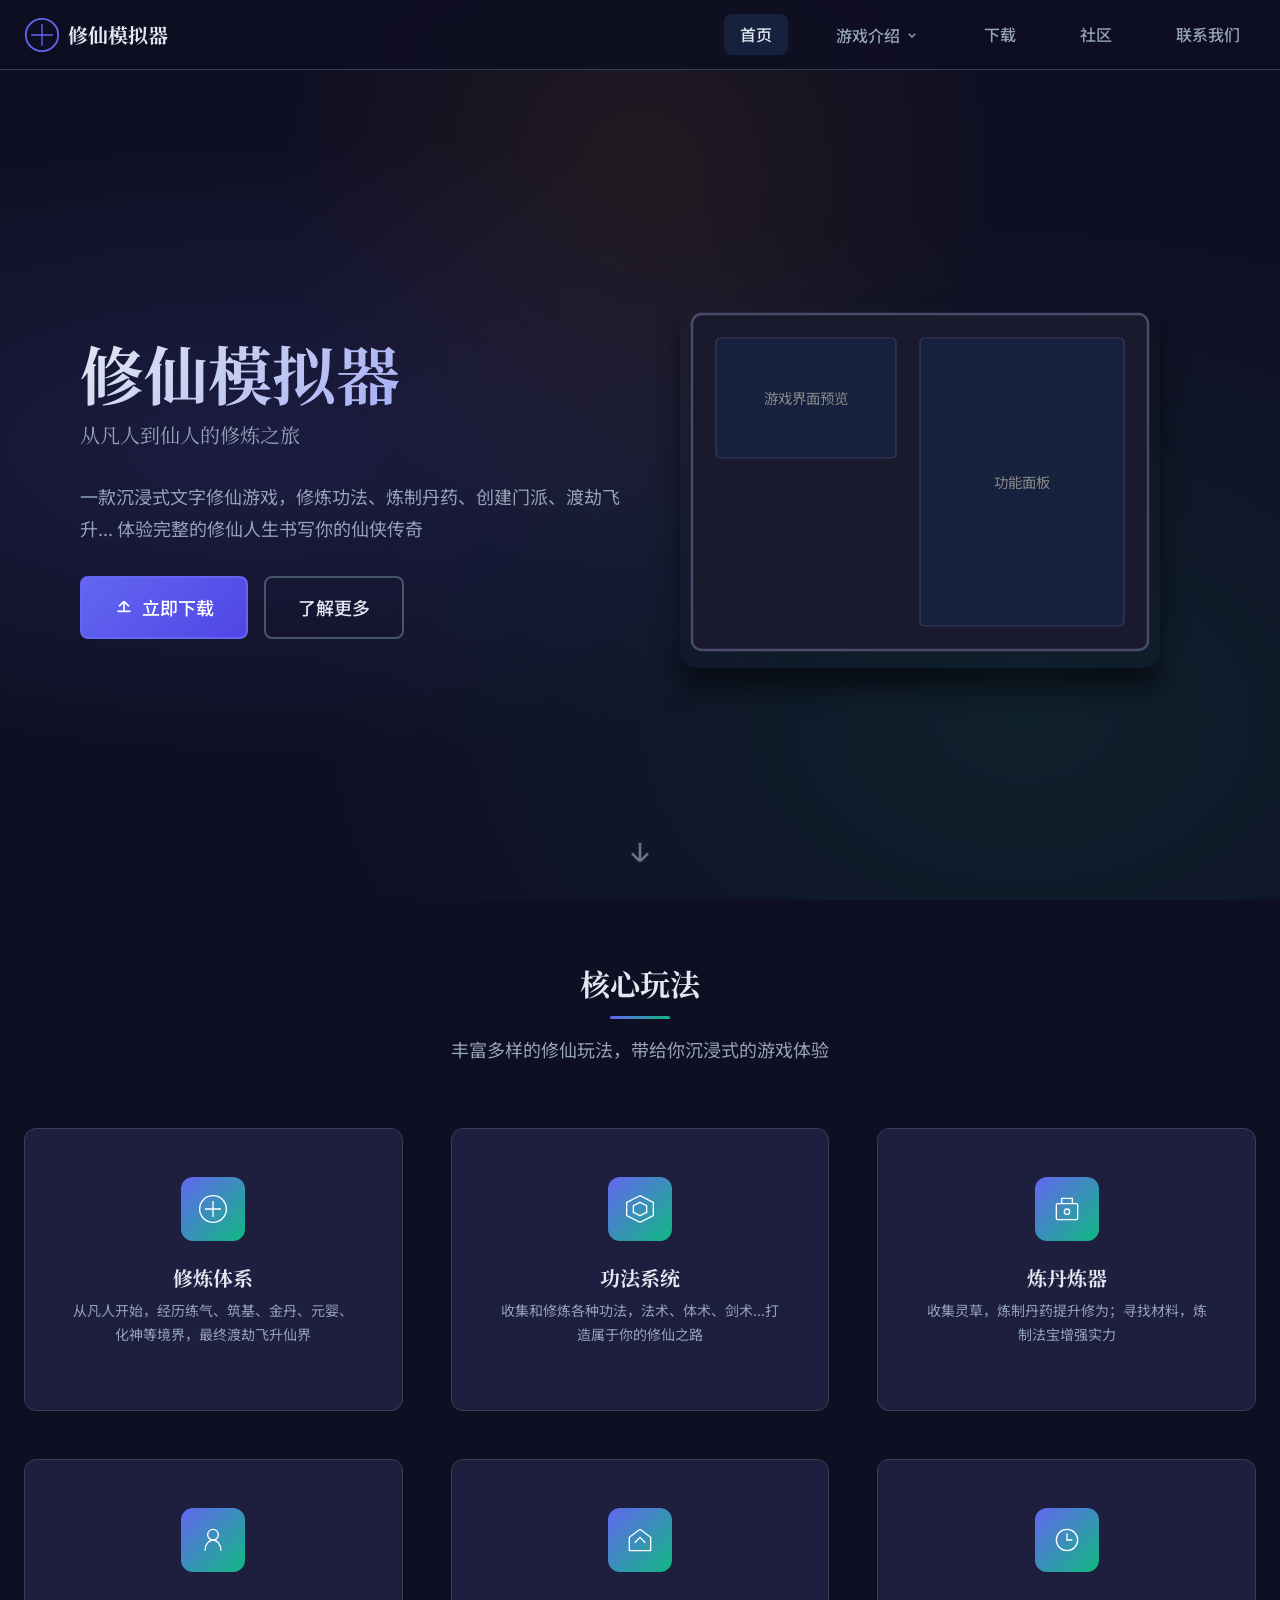
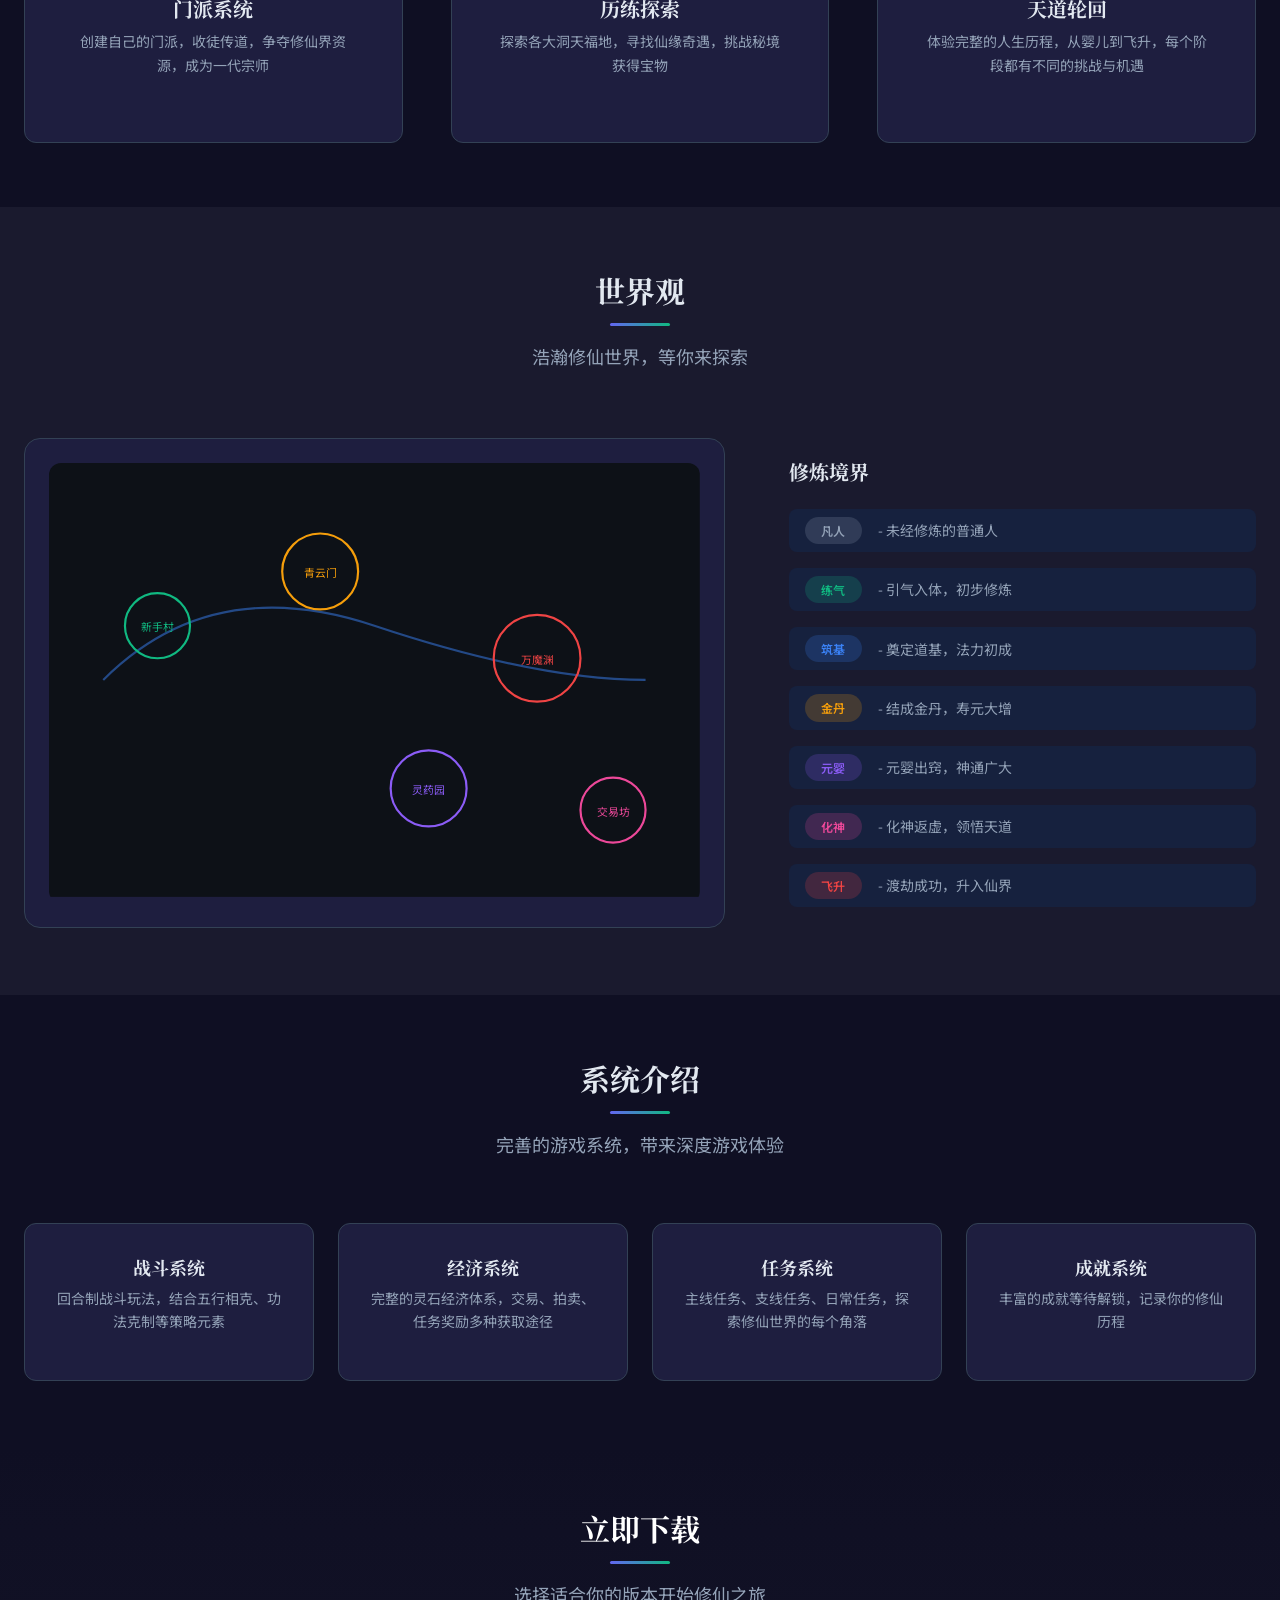
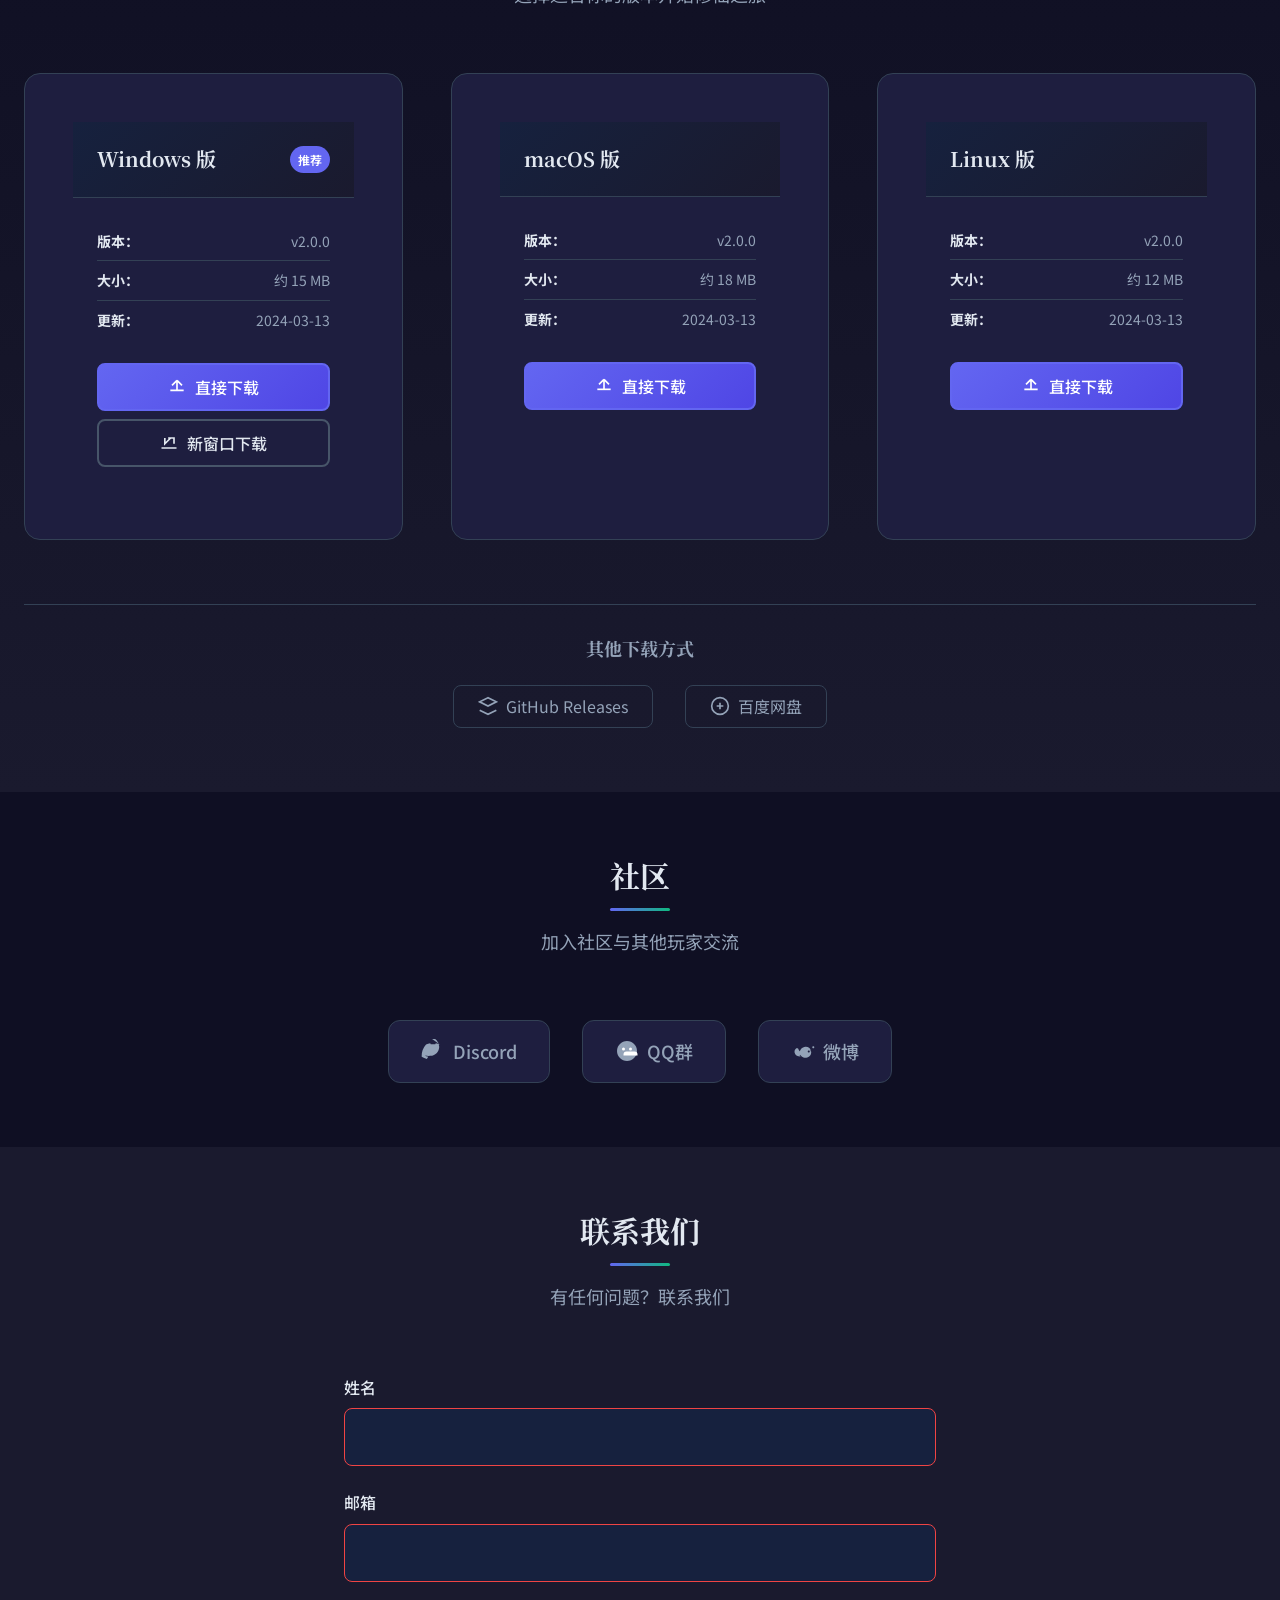
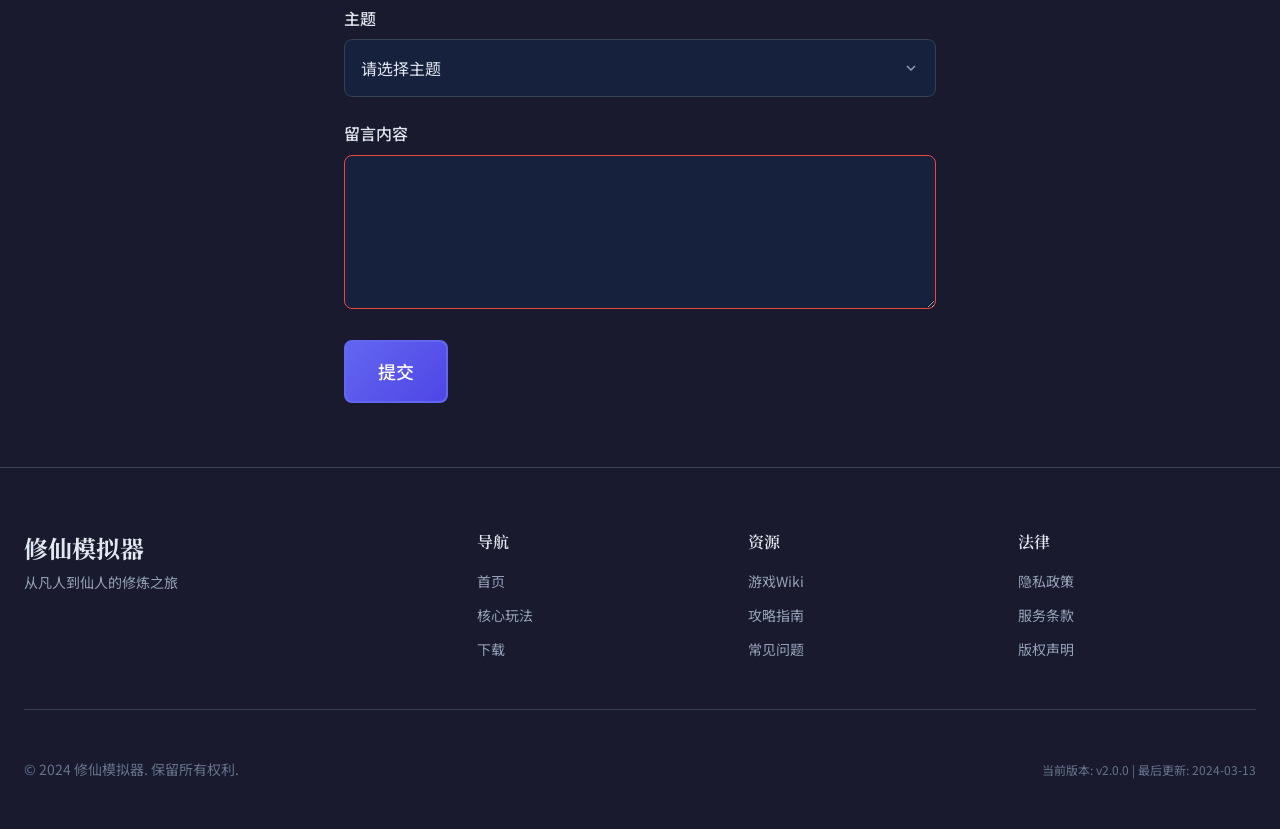
==== web/index.html @ 51ba7d5f "feat: 系统优化与专业网页界面开发 - 修复 Config 类 YAML 解析 bug - 修复游戏存档备份冲突问题 - 修复 GameEngine Player 初始化参数错误 - 添加完整的文" ====
<!DOCTYPE html>
<html lang="zh-CN">
<head>
    <meta charset="UTF-8">
    <meta name="viewport" content="width=device-width, initial-scale=1.0">
    <meta name="description" content="修仙模拟器 - 从凡人到仙人的修炼之旅，一款沉浸式文字修仙游戏">
    <meta name="keywords" content="修仙,修仙游戏,文字游戏,修仙模拟器,仙侠">
    <meta name="author" content="Cultivation Simulator Team">
    <meta name="robots" content="index, follow">

    <meta property="og:title" content="修仙模拟器 - 你的修仙之旅">
    <meta property="og:description" content="从凡人到仙人的修炼之旅，一款沉浸式文字修仙游戏">
    <meta property="og:type" content="website">

    <title>修仙模拟器 - 你的修仙之旅</title>

    <link rel="preconnect" href="https://fonts.googleapis.com">
    <link rel="preconnect" href="https://fonts.gstatic.com" crossorigin>
    <link href="https://fonts.googleapis.com/css2?family=Noto+Serif+SC:wght@400;700&family=Noto+Sans+SC:wght@300;400;500;700&display=swap" rel="stylesheet">

    <link rel="stylesheet" href="static/css/main.css">
    <link rel="stylesheet" href="static/css/components.css">
    <link rel="stylesheet" href="static/css/responsive.css">
</head>
<body>
    <a href="#main-content" class="skip-link">跳至主要内容</a>

    <header class="header" id="header">
        <div class="header__container">
            <div class="header__brand">
                <a href="/" class="header__logo" aria-label="修仙模拟器首页">
                    <svg class="header__logo-icon" viewBox="0 0 40 40" aria-hidden="true">
                        <circle cx="20" cy="20" r="18" fill="none" stroke="currentColor" stroke-width="2"/>
                        <path d="M20 8 L20 32 M8 20 L32 20" stroke="currentColor" stroke-width="1.5"/>
                    </svg>
                    <span class="header__logo-text">修仙模拟器</span>
                </a>
            </div>

            <button class="header__toggle" id="navToggle" aria-label="切换导航菜单" aria-expanded="false">
                <span class="header__toggle-bar"></span>
                <span class="header__toggle-bar"></span>
                <span class="header__toggle-bar"></span>
            </button>

            <nav class="header__nav" id="mainNav" aria-label="主导航">
                <ul class="header__nav-list">
                    <li class="header__nav-item">
                        <a href="#home" class="header__nav-link header__nav-link--active">首页</a>
                    </li>
                    <li class="header__nav-item header__nav-item--has-submenu">
                        <button class="header__nav-link" aria-expanded="false" aria-haspopup="true">
                            游戏介绍
                            <svg class="header__nav-arrow" viewBox="0 0 24 24" aria-hidden="true">
                                <path d="M7 10 L12 15 L17 10" fill="none" stroke="currentColor" stroke-width="2"/>
                            </svg>
                        </button>
                        <ul class="header__submenu" role="menu">
                            <li role="menuitem"><a href="#features">核心玩法</a></li>
                            <li role="menuitem"><a href="#world">世界观</a></li>
                            <li role="menuitem"><a href="#system">系统介绍</a></li>
                        </ul>
                    </li>
                    <li class="header__nav-item">
                        <a href="#download" class="header__nav-link">下载</a>
                    </li>
                    <li class="header__nav-item">
                        <a href="#community" class="header__nav-link">社区</a>
                    </li>
                    <li class="header__nav-item">
                        <a href="#contact" class="header__nav-link">联系我们</a>
                    </li>
                </ul>
            </nav>
        </div>
    </header>

    <nav class="breadcrumb" aria-label="面包屑导航" id="breadcrumb">
        <div class="breadcrumb__container">
            <ol class="breadcrumb__list">
                <li class="breadcrumb__item"><a href="/">首页</a></li>
                <li class="breadcrumb__item" aria-current="page">游戏介绍</li>
            </ol>
        </div>
    </nav>

    <main id="main-content">
        <section class="hero" id="home">
            <div class="hero__background"></div>
            <div class="hero__container">
                <div class="hero__content">
                    <h1 class="hero__title">
                        <span class="hero__title-main">修仙模拟器</span>
                        <span class="hero__title-sub">从凡人到仙人的修炼之旅</span>
                    </h1>
                    <p class="hero__description">
                        一款沉浸式文字修仙游戏，修炼功法、炼制丹药、创建门派、渡劫飞升...
                        体验完整的修仙人生书写你的仙侠传奇
                    </p>
                    <div class="hero__actions">
                        <a href="#download" class="btn btn--primary btn--large">
                            <svg class="btn__icon" viewBox="0 0 24 24" aria-hidden="true">
                                <path d="M12 16 L12 4 M12 4 L6 10 M12 4 L18 10" stroke="currentColor" stroke-width="2" fill="none"/>
                                <path d="M4 16 L20 16" stroke="currentColor" stroke-width="2"/>
                            </svg>
                            立即下载
                        </a>
                        <a href="#features" class="btn btn--secondary btn--large">了解更多</a>
                    </div>
                </div>
                <div class="hero__visual">
                    <div class="hero__image-container">
                        <div class="hero__placeholder">
                            <svg viewBox="0 0 400 300" aria-label="游戏截图预览">
                                <rect x="10" y="10" width="380" height="280" rx="8" fill="#1a1a2e" stroke="#4a4a6a" stroke-width="2"/>
                                <rect x="30" y="30" width="150" height="100" rx="4" fill="#16213e" stroke="#3a3a5a"/>
                                <text x="105" y="85" fill="#888" font-size="12" text-anchor="middle">游戏界面预览</text>
                                <rect x="200" y="30" width="170" height="240" rx="4" fill="#16213e" stroke="#3a3a5a"/>
                                <text x="285" y="155" fill="#888" font-size="12" text-anchor="middle">功能面板</text>
                            </svg>
                        </div>
                    </div>
                </div>
            </div>
            <div class="hero__scroll-indicator" aria-hidden="true">
                <svg viewBox="0 0 24 24">
                    <path d="M12 5 L12 19 M12 19 L6 13 M12 19 L18 13" stroke="currentColor" stroke-width="2" fill="none"/>
                </svg>
            </div>
        </section>

        <section class="features" id="features">
            <div class="features__container">
                <header class="section-header">
                    <h2 class="section-header__title">核心玩法</h2>
                    <p class="section-header__description">丰富多样的修仙玩法，带给你沉浸式的游戏体验</p>
                </header>

                <div class="features__grid">
                    <article class="feature-card">
                        <div class="feature-card__icon">
                            <svg viewBox="0 0 48 48" aria-hidden="true">
                                <circle cx="24" cy="24" r="20" fill="none" stroke="currentColor" stroke-width="2"/>
                                <path d="M24 12 L24 36 M12 24 L36 24" stroke="currentColor" stroke-width="2"/>
                            </svg>
                        </div>
                        <h3 class="feature-card__title">修炼体系</h3>
                        <p class="feature-card__description">从凡人开始，经历练气、筑基、金丹、元婴、化神等境界，最终渡劫飞升仙界</p>
                    </article>

                    <article class="feature-card">
                        <div class="feature-card__icon">
                            <svg viewBox="0 0 48 48" aria-hidden="true">
                                <path d="M24 4 L44 14 L44 34 L24 44 L4 34 L4 14 Z" fill="none" stroke="currentColor" stroke-width="2"/>
                                <path d="M24 14 L34 19 L34 29 L24 34 L14 29 L14 19 Z" fill="none" stroke="currentColor" stroke-width="2"/>
                            </svg>
                        </div>
                        <h3 class="feature-card__title">功法系统</h3>
                        <p class="feature-card__description">收集和修炼各种功法，法术、体术、剑术...打造属于你的修仙之路</p>
                    </article>

                    <article class="feature-card">
                        <div class="feature-card__icon">
                            <svg viewBox="0 0 48 48" aria-hidden="true">
                                <rect x="8" y="16" width="32" height="24" rx="2" fill="none" stroke="currentColor" stroke-width="2"/>
                                <path d="M16 16 L16 8 L32 8 L32 16" fill="none" stroke="currentColor" stroke-width="2"/>
                                <circle cx="24" cy="28" r="4" fill="none" stroke="currentColor" stroke-width="2"/>
                            </svg>
                        </div>
                        <h3 class="feature-card__title">炼丹炼器</h3>
                        <p class="feature-card__description">收集灵草，炼制丹药提升修为；寻找材料，炼制法宝增强实力</p>
                    </article>

                    <article class="feature-card">
                        <div class="feature-card__icon">
                            <svg viewBox="0 0 48 48" aria-hidden="true">
                                <circle cx="24" cy="16" r="8" fill="none" stroke="currentColor" stroke-width="2"/>
                                <path d="M12 40 C12 30 18 24 24 24 C30 24 36 30 36 40" fill="none" stroke="currentColor" stroke-width="2"/>
                            </svg>
                        </div>
                        <h3 class="feature-card__title">门派系统</h3>
                        <p class="feature-card__description">创建自己的门派，收徒传道，争夺修仙界资源，成为一代宗师</p>
                    </article>

                    <article class="feature-card">
                        <div class="feature-card__icon">
                            <svg viewBox="0 0 48 48" aria-hidden="true">
                                <path d="M8 40 L8 20 L24 8 L40 20 L40 40 Z" fill="none" stroke="currentColor" stroke-width="2"/>
                                <path d="M16 28 L24 20 L32 28" fill="none" stroke="currentColor" stroke-width="2"/>
                            </svg>
                        </div>
                        <h3 class="feature-card__title">历练探索</h3>
                        <p class="feature-card__description">探索各大洞天福地，寻找仙缘奇遇，挑战秘境获得宝物</p>
                    </article>

                    <article class="feature-card">
                        <div class="feature-card__icon">
                            <svg viewBox="0 0 48 48" aria-hidden="true">
                                <circle cx="24" cy="24" r="16" fill="none" stroke="currentColor" stroke-width="2"/>
                                <path d="M24 14 L24 24 L32 24" fill="none" stroke="currentColor" stroke-width="2"/>
                            </svg>
                        </div>
                        <h3 class="feature-card__title">天道轮回</h3>
                        <p class="feature-card__description">体验完整的人生历程，从婴儿到飞升，每个阶段都有不同的挑战与机遇</p>
                    </article>
                </div>
            </div>
        </section>

        <section class="world" id="world">
            <div class="world__container">
                <header class="section-header">
                    <h2 class="section-header__title">世界观</h2>
                    <p class="section-header__description">浩瀚修仙世界，等你来探索</p>
                </header>

                <div class="world__content">
                    <div class="world__map">
                        <div class="world__map-container">
                            <svg viewBox="0 0 600 400" aria-label="修仙世界地图">
                                <rect x="0" y="0" width="600" height="400" fill="#0d1117"/>
                                <path d="M50 200 Q150 100 300 150 T550 200" fill="none" stroke="#3b82f6" stroke-width="2" opacity="0.5"/>
                                <circle cx="100" cy="150" r="30" fill="none" stroke="#10b981" stroke-width="2"/>
                                <text x="100" y="155" fill="#10b981" font-size="10" text-anchor="middle">新手村</text>
                                <circle cx="250" cy="100" r="35" fill="none" stroke="#f59e0b" stroke-width="2"/>
                                <text x="250" y="105" fill="#f59e0b" font-size="10" text-anchor="middle">青云门</text>
                                <circle cx="450" cy="180" r="40" fill="none" stroke="#ef4444" stroke-width="2"/>
                                <text x="450" y="185" fill="#ef4444" font-size="10" text-anchor="middle">万魔渊</text>
                                <circle cx="350" cy="300" r="35" fill="none" stroke="#8b5cf6" stroke-width="2"/>
                                <text x="350" y="305" fill="#8b5cf6" font-size="10" text-anchor="middle">灵药园</text>
                                <circle cx="520" cy="320" r="30" fill="none" stroke="#ec4899" stroke-width="2"/>
                                <text x="520" y="325" fill="#ec4899" font-size="10" text-anchor="middle">交易坊</text>
                            </svg>
                        </div>
                    </div>

                    <div class="world__description">
                        <h3 class="world__subtitle">修炼境界</h3>
                        <ul class="realm-list">
                            <li><span class="realm realm--mortal">凡人</span> - 未经修炼的普通人</li>
                            <li><span class="realm realm--qi">练气</span> - 引气入体，初步修炼</li>
                            <li><span class="realm realm--foundation">筑基</span> - 奠定道基，法力初成</li>
                            <li><span class="realm realm--golden">金丹</span> - 结成金丹，寿元大增</li>
                            <li><span class="realm realm--nascent">元婴</span> - 元婴出窍，神通广大</li>
                            <li><span class="realm realm--transcendent">化神</span> - 化神返虚，领悟天道</li>
                            <li><span class="realm realm--ascended">飞升</span> - 渡劫成功，升入仙界</li>
                        </ul>
                    </div>
                </div>
            </div>
        </section>

        <section class="system" id="system">
            <div class="system__container">
                <header class="section-header">
                    <h2 class="section-header__title">系统介绍</h2>
                    <p class="section-header__description">完善的游戏系统，带来深度游戏体验</p>
                </header>

                <div class="system__grid">
                    <div class="system-card">
                        <h3 class="system-card__title">战斗系统</h3>
                        <p class="system-card__text">回合制战斗玩法，结合五行相克、功法克制等策略元素</p>
                    </div>
                    <div class="system-card">
                        <h3 class="system-card__title">经济系统</h3>
                        <p class="system-card__text">完整的灵石经济体系，交易、拍卖、任务奖励多种获取途径</p>
                    </div>
                    <div class="system-card">
                        <h3 class="system-card__title">任务系统</h3>
                        <p class="system-card__text">主线任务、支线任务、日常任务，探索修仙世界的每个角落</p>
                    </div>
                    <div class="system-card">
                        <h3 class="system-card__title">成就系统</h3>
                        <p class="system-card__text">丰富的成就等待解锁，记录你的修仙历程</p>
                    </div>
                </div>
            </div>
        </section>

        <section class="download" id="download">
            <div class="download__container">
                <header class="section-header section-header--light">
                    <h2 class="section-header__title">立即下载</h2>
                    <p class="section-header__description">选择适合你的版本开始修仙之旅</p>
                </header>

                <div class="download__grid">
                    <div class="download-card">
                        <div class="download-card__header">
                            <h3 class="download-card__title">Windows 版</h3>
                            <span class="download-card__badge">推荐</span>
                        </div>
                        <div class="download-card__info">
                            <p><strong>版本：</strong>v2.0.0</p>
                            <p><strong>大小：</strong>约 15 MB</p>
                            <p><strong>更新：</strong>2024-03-13</p>
                        </div>
                        <div class="download-card__actions">
                            <button
                                class="btn btn--primary download-btn"
                                data-file="cultivation-simulator-v2.0.0-win.exe"
                                data-mode="direct"
                                aria-label="下载 Windows 版本">
                                <svg class="btn__icon" viewBox="0 0 24 24" aria-hidden="true">
                                    <path d="M12 16 L12 4 M12 4 L6 10 M12 4 L18 10" stroke="currentColor" stroke-width="2" fill="none"/>
                                    <path d="M4 16 L20 16" stroke="currentColor" stroke-width="2"/>
                                </svg>
                                <span>直接下载</span>
                            </button>
                            <button
                                class="btn btn--secondary download-btn"
                                data-file="cultivation-simulator-v2.0.0-win.exe"
                                data-mode="new-window"
                                aria-label="新窗口下载 Windows 版本">
                                <svg class="btn__icon" viewBox="0 0 24 24" aria-hidden="true">
                                    <path d="M18 13 L18 6 L11 6 M7 6 L7 13 L14 6" stroke="currentColor" stroke-width="2" fill="none"/>
                                    <path d="M3 18 L21 18" stroke="currentColor" stroke-width="2"/>
                                </svg>
                                <span>新窗口下载</span>
                            </button>
                        </div>
                    </div>

                    <div class="download-card">
                        <div class="download-card__header">
                            <h3 class="download-card__title">macOS 版</h3>
                        </div>
                        <div class="download-card__info">
                            <p><strong>版本：</strong>v2.0.0</p>
                            <p><strong>大小：</strong>约 18 MB</p>
                            <p><strong>更新：</strong>2024-03-13</p>
                        </div>
                        <div class="download-card__actions">
                            <button
                                class="btn btn--primary download-btn"
                                data-file="cultivation-simulator-v2.0.0-mac.dmg"
                                data-mode="direct"
                                aria-label="下载 macOS 版本">
                                <svg class="btn__icon" viewBox="0 0 24 24" aria-hidden="true">
                                    <path d="M12 16 L12 4 M12 4 L6 10 M12 4 L18 10" stroke="currentColor" stroke-width="2" fill="none"/>
                                    <path d="M4 16 L20 16" stroke="currentColor" stroke-width="2"/>
                                </svg>
                                <span>直接下载</span>
                            </button>
                        </div>
                    </div>

                    <div class="download-card">
                        <div class="download-card__header">
                            <h3 class="download-card__title">Linux 版</h3>
                        </div>
                        <div class="download-card__info">
                            <p><strong>版本：</strong>v2.0.0</p>
                            <p><strong>大小：</strong>约 12 MB</p>
                            <p><strong>更新：</strong>2024-03-13</p>
                        </div>
                        <div class="download-card__actions">
                            <button
                                class="btn btn--primary download-btn"
                                data-file="cultivation-simulator-v2.0.0-linux.tar.gz"
                                data-mode="direct"
                                aria-label="下载 Linux 版本">
                                <svg class="btn__icon" viewBox="0 0 24 24" aria-hidden="true">
                                    <path d="M12 16 L12 4 M12 4 L6 10 M12 4 L18 10" stroke="currentColor" stroke-width="2" fill="none"/>
                                    <path d="M4 16 L20 16" stroke="currentColor" stroke-width="2"/>
                                </svg>
                                <span>直接下载</span>
                            </button>
                        </div>
                    </div>
                </div>

                <div class="download__alternative">
                    <h3 class="download__alternative-title">其他下载方式</h3>
                    <ul class="download__alternative-list">
                        <li>
                            <a href="https://github.com/example/cultivation-simulator/releases" target="_blank" rel="noopener noreferrer">
                                <svg viewBox="0 0 24 24" aria-hidden="true">
                                    <path d="M12 2 L2 7 L12 12 L22 7 Z M2 17 L12 22 L22 17" stroke="currentColor" stroke-width="2" fill="none"/>
                                </svg>
                                GitHub Releases
                            </a>
                        </li>
                        <li>
                            <a href="#" target="_blank" rel="noopener noreferrer">
                                <svg viewBox="0 0 24 24" aria-hidden="true">
                                    <circle cx="12" cy="12" r="10" stroke="currentColor" stroke-width="2" fill="none"/>
                                    <path d="M8 12 L16 12 M12 8 L12 16" stroke="currentColor" stroke-width="2"/>
                                </svg>
                                百度网盘
                            </a>
                        </li>
                    </ul>
                </div>

                <div class="download__progress" id="downloadProgress" role="status" aria-live="polite" hidden>
                    <div class="download__progress-bar">
                        <div class="download__progress-fill" id="progressFill"></div>
                    </div>
                    <p class="download__progress-text" id="progressText">准备下载...</p>
                </div>

                <div class="download__message" id="downloadMessage" role="alert" hidden></div>
            </div>
        </section>

        <section class="community" id="community">
            <div class="community__container">
                <header class="section-header">
                    <h2 class="section-header__title">社区</h2>
                    <p class="section-header__description">加入社区与其他玩家交流</p>
                </header>

                <div class="community__links">
                    <a href="#" class="community-link community-link--discord">
                        <svg viewBox="0 0 24 24" aria-hidden="true">
                            <path d="M18.942 5.556a16.3 16.3 0 0 0-4.126-1.3 12.04 12.04 0 0 0-.529 1.1 15.175 15.175 0 0 0-4.573 0 11.58 11.58 0 0 0-.535-1.1 16.29 16.29 0 0 0-4.129 1.3A17.315 17.315 0 0 0 .693 17.7a16.413 16.413 0 0 0 5.16 2.192 12.172 12.172 0 0 0 1.417-2.052 11.488 11.488 0 0 1-1.788-.615c-.138.231-.298.531-.46.796a12.22 12.22 0 0 0 1.02-.249 11.679 11.679 0 0 1-1.87-1.33 12.008 12.008 0 0 0 4.938.376c5.893 0 9.112-4.876 9.112-9.112a9.105 9.105 0 0 0-9.112-9.112" fill="currentColor"/>
                        </svg>
                        Discord
                    </a>
                    <a href="#" class="community-link community-link--qq">
                        <svg viewBox="0 0 24 24" aria-hidden="true">
                            <path d="M12 2C6.477 2 2 6.477 2 12s4.477 10 10 10 10-4.477 10-10S17.523 2 12 2" fill="currentColor"/>
                            <path d="M8.5 8.5a1.5 1.5 0 1 1 0 3 1.5 1.5 0 0 1 0-3m7 0a1.5 1.5 0 1 1 0 3 1.5 1.5 0 0 1 0-3m-7 7a3 3 0 0 1 3-3h8a3 3 0 0 1 3 3v1h-14v-1z" fill="#fff"/>
                        </svg>
                        QQ群
                    </a>
                    <a href="#" class="community-link community-link--weibo">
                        <svg viewBox="0 0 24 24" aria-hidden="true">
                            <path d="M19.585 11.036c-.276-2.053-2.564-3.559-5.127-3.353-3.458.276-5.926 3.152-5.65 6.206.276 3.053 3.354 5.175 6.411 4.825 3.056-.351 5.254-2.889 4.978-5.941l-.612-.737zm-1.817 2.444c-.552 0-1-.448-1-1s.448-1 1-1 1 .448 1 1-.448 1-1 1zm4.53-4.245c-.552 0-1-.448-1-1s.448-1 1-1 1 .448 1 1-.448 1-1 1z" fill="currentColor"/>
                            <path d="M10.049 16.926c-2.053.926-4.475.165-5.737-1.801-1.262-1.967-1.036-4.476.726-5.737.101-.131.266-.213.439-.213h1.194c.277 0 .509.189.586.463.402 1.425 1.453 2.589 2.853 3.175.277.116.449.398.449.692v1.457c0 .276-.224.5-.5.5-.03 0-.058-.003-.087-.008-.351.526-.826.965-1.423 1.293v1.18z" fill="currentColor"/>
                        </svg>
                        微博
                    </a>
                </div>
            </div>
        </section>

        <section class="contact" id="contact">
            <div class="contact__container">
                <header class="section-header">
                    <h2 class="section-header__title">联系我们</h2>
                    <p class="section-header__description">有任何问题？联系我们</p>
                </header>

                <form class="contact-form" id="contactForm" action="/api/contact" method="POST">
                    <div class="contact-form__group">
                        <label for="name" class="contact-form__label">姓名</label>
                        <input type="text" id="name" name="name" class="contact-form__input" required autocomplete="name">
                    </div>
                    <div class="contact-form__group">
                        <label for="email" class="contact-form__label">邮箱</label>
                        <input type="email" id="email" name="email" class="contact-form__input" required autocomplete="email">
                    </div>
                    <div class="contact-form__group">
                        <label for="subject" class="contact-form__label">主题</label>
                        <select id="subject" name="subject" class="contact-form__select" required>
                            <option value="">请选择主题</option>
                            <option value="bug">报告Bug</option>
                            <option value="feature">功能建议</option>
                            <option value="feedback">游戏反馈</option>
                            <option value="other">其他</option>
                        </select>
                    </div>
                    <div class="contact-form__group">
                        <label for="message" class="contact-form__label">留言内容</label>
                        <textarea id="message" name="message" class="contact-form__textarea" rows="5" required></textarea>
                    </div>
                    <button type="submit" class="btn btn--primary btn--large">提交</button>
                </form>
            </div>
        </section>
    </main>

    <button class="back-to-top" id="backToTop" aria-label="返回顶部" hidden>
        <svg viewBox="0 0 24 24" aria-hidden="true">
            <path d="M12 19 L12 5 M12 5 L5 12 M12 5 L19 12" stroke="currentColor" stroke-width="2" fill="none"/>
        </svg>
    </button>

    <footer class="footer">
        <div class="footer__container">
            <div class="footer__main">
                <div class="footer__brand">
                    <h3 class="footer__title">修仙模拟器</h3>
                    <p class="footer__tagline">从凡人到仙人的修炼之旅</p>
                </div>
                <div class="footer__links">
                    <div class="footer__column">
                        <h4 class="footer__column-title">导航</h4>
                        <ul class="footer__list">
                            <li><a href="#home">首页</a></li>
                            <li><a href="#features">核心玩法</a></li>
                            <li><a href="#download">下载</a></li>
                        </ul>
                    </div>
                    <div class="footer__column">
                        <h4 class="footer__column-title">资源</h4>
                        <ul class="footer__list">
                            <li><a href="#">游戏Wiki</a></li>
                            <li><a href="#">攻略指南</a></li>
                            <li><a href="#">常见问题</a></li>
                        </ul>
                    </div>
                    <div class="footer__column">
                        <h4 class="footer__column-title">法律</h4>
                        <ul class="footer__list">
                            <li><a href="#">隐私政策</a></li>
                            <li><a href="#">服务条款</a></li>
                            <li><a href="#">版权声明</a></li>
                        </ul>
                    </div>
                </div>
            </div>
            <div class="footer__bottom">
                <p class="footer__copyright">
                    &copy; 2024 修仙模拟器. 保留所有权利.
                </p>
                <p class="footer__version">
                    当前版本: v2.0.0 | 最后更新: 2024-03-13
                </p>
            </div>
        </div>
    </footer>

    <script src="static/js/main.js" type="module"></script>
</body>
</html>
---- web/static/css/main.css ----
/*!
 * 修仙模拟器 - 主样式文件
 * 包含基础变量、字体、全局样式
 */

/* ==================== CSS 变量 ==================== */
:root {
    /* 颜色 - 主色系 */
    --color-primary: #6366f1;
    --color-primary-dark: #4f46e5;
    --color-primary-light: #818cf8;
    --color-primary-hover: #4338ca;

    /* 颜色 - 辅助色系 */
    --color-secondary: #10b981;
    --color-secondary-dark: #059669;
    --color-accent: #f59e0b;

    /* 颜色 - 中性色系 */
    --color-bg-primary: #0f0f23;
    --color-bg-secondary: #1a1a2e;
    --color-bg-tertiary: #16213e;
    --color-bg-card: #1e1e3f;

    /* 颜色 - 文字色系 */
    --color-text-primary: #e2e8f0;
    --color-text-secondary: #94a3b8;
    --color-text-muted: #64748b;

    /* 颜色 - 边框色系 */
    --color-border: #334155;
    --color-border-light: #475569;

    /* 颜色 - 状态色 */
    --color-success: #10b981;
    --color-warning: #f59e0b;
    --color-error: #ef4444;
    --color-info: #3b82f6;

    /* 字体 */
    --font-family-serif: 'Noto Serif SC', 'Songti SC', serif;
    --font-family-sans: 'Noto Sans SC', -apple-system, BlinkMacSystemFont, 'Segoe UI', sans-serif;

    /* 字号 */
    --font-size-xs: 0.75rem;
    --font-size-sm: 0.875rem;
    --font-size-base: 1rem;
    --font-size-lg: 1.125rem;
    --font-size-xl: 1.25rem;
    --font-size-2xl: 1.5rem;
    --font-size-3xl: 1.875rem;
    --font-size-4xl: 2.25rem;
    --font-size-5xl: 3rem;

    /* 字重 */
    --font-weight-normal: 400;
    --font-weight-medium: 500;
    --font-weight-semibold: 600;
    --font-weight-bold: 700;

    /* 间距 */
    --spacing-xs: 0.25rem;
    --spacing-sm: 0.5rem;
    --spacing-md: 1rem;
    --spacing-lg: 1.5rem;
    --spacing-xl: 2rem;
    --spacing-2xl: 3rem;
    --spacing-3xl: 4rem;

    /* 圆角 */
    --radius-sm: 0.25rem;
    --radius-md: 0.5rem;
    --radius-lg: 0.75rem;
    --radius-xl: 1rem;
    --radius-full: 9999px;

    /* 阴影 */
    --shadow-sm: 0 1px 2px rgba(0, 0, 0, 0.3);
    --shadow-md: 0 4px 6px rgba(0, 0, 0, 0.3);
    --shadow-lg: 0 10px 15px rgba(0, 0, 0, 0.4);
    --shadow-xl: 0 20px 25px rgba(0, 0, 0, 0.5);

    /* 过渡 */
    --transition-fast: 150ms ease;
    --transition-base: 250ms ease;
    --transition-slow: 350ms ease;

    /* 容器宽度 */
    --container-max: 1200px;
    --container-padding: 1.5rem;

    /* 导航高度 */
    --header-height: 70px;

    /* 响应式断点 */
    --breakpoint-sm: 640px;
    --breakpoint-md: 768px;
    --breakpoint-lg: 1024px;
    --breakpoint-xl: 1280px;
}

/* ==================== CSS 重置 ==================== */
*,
*::before,
*::after {
    box-sizing: border-box;
    margin: 0;
    padding: 0;
}

html {
    font-size: 16px;
    scroll-behavior: smooth;
    -webkit-font-smoothing: antialiased;
    -moz-osx-font-smoothing: grayscale;
}

body {
    font-family: var(--font-family-sans);
    font-size: var(--font-size-base);
    font-weight: var(--font-weight-normal);
    line-height: 1.6;
    color: var(--color-text-primary);
    background-color: var(--color-bg-primary);
    min-height: 100vh;
}

/* ==================== 跳过链接 ==================== */
.skip-link {
    position: absolute;
    top: -100%;
    left: 50%;
    transform: translateX(-50%);
    padding: var(--spacing-sm) var(--spacing-md);
    background: var(--color-primary);
    color: white;
    text-decoration: none;
    border-radius: var(--radius-md);
    z-index: 10000;
    transition: top var(--transition-fast);
}

.skip-link:focus {
    top: var(--spacing-md);
}

/* ==================== 排版 ==================== */
h1, h2, h3, h4, h5, h6 {
    font-family: var(--font-family-serif);
    font-weight: var(--font-weight-bold);
    line-height: 1.3;
    color: var(--color-text-primary);
}

h1 { font-size: var(--font-size-4xl); }
h2 { font-size: var(--font-size-3xl); }
h3 { font-size: var(--font-size-2xl); }
h4 { font-size: var(--font-size-xl); }
h5 { font-size: var(--font-size-lg); }
h6 { font-size: var(--font-size-base); }

p {
    margin-bottom: var(--spacing-md);
}

a {
    color: var(--color-primary-light);
    text-decoration: none;
    transition: color var(--transition-fast);
}

a:hover {
    color: var(--color-primary);
}

a:focus-visible {
    outline: 2px solid var(--color-primary);
    outline-offset: 2px;
    border-radius: var(--radius-sm);
}

img {
    max-width: 100%;
    height: auto;
    display: block;
}

ul, ol {
    list-style: none;
}

button {
    font-family: inherit;
    font-size: inherit;
    cursor: pointer;
    border: none;
    background: none;
}

input, textarea, select {
    font-family: inherit;
    font-size: inherit;
}

/* ==================== 工具类 ==================== */
.container {
    width: 100%;
    max-width: var(--container-max);
    margin: 0 auto;
    padding: 0 var(--container-padding);
}

.sr-only {
    position: absolute;
    width: 1px;
    height: 1px;
    padding: 0;
    margin: -1px;
    overflow: hidden;
    clip: rect(0, 0, 0, 0);
    white-space: nowrap;
    border: 0;
}

.text-center { text-align: center; }
.text-left { text-align: left; }
.text-right { text-align: right; }

/* ==================== 按钮样式 ==================== */
.btn {
    display: inline-flex;
    align-items: center;
    justify-content: center;
    gap: var(--spacing-sm);
    padding: var(--spacing-sm) var(--spacing-lg);
    font-size: var(--font-size-base);
    font-weight: var(--font-weight-medium);
    line-height: 1.5;
    border-radius: var(--radius-md);
    transition: all var(--transition-base);
    cursor: pointer;
    border: 2px solid transparent;
    min-height: 48px;
    min-width: 48px;
}

.btn:focus-visible {
    outline: 2px solid var(--color-primary);
    outline-offset: 2px;
}

.btn--primary {
    background: linear-gradient(135deg, var(--color-primary), var(--color-primary-dark));
    color: white;
    border-color: var(--color-primary);
}

.btn--primary:hover {
    background: linear-gradient(135deg, var(--color-primary-hover), var(--color-primary-dark));
    transform: translateY(-2px);
    box-shadow: var(--shadow-lg);
}

.btn--secondary {
    background: transparent;
    color: var(--color-text-primary);
    border-color: var(--color-border-light);
}

.btn--secondary:hover {
    background: var(--color-bg-tertiary);
    border-color: var(--color-primary);
    color: var(--color-primary-light);
}

.btn--large {
    padding: var(--spacing-md) var(--spacing-xl);
    font-size: var(--font-size-lg);
    min-height: 56px;
}

.btn__icon {
    width: 20px;
    height: 20px;
    flex-shrink: 0;
}

/* ==================== 章节头部 ==================== */
.section-header {
    text-align: center;
    margin-bottom: var(--spacing-3xl);
}

.section-header__title {
    position: relative;
    display: inline-block;
    margin-bottom: var(--spacing-md);
    padding-bottom: var(--spacing-md);
}

.section-header__title::after {
    content: '';
    position: absolute;
    bottom: 0;
    left: 50%;
    transform: translateX(-50%);
    width: 60px;
    height: 3px;
    background: linear-gradient(90deg, var(--color-primary), var(--color-secondary));
    border-radius: var(--radius-full);
}

.section-header--light .section-header__title {
    color: white;
}

.section-header--light .section-header__description {
    color: var(--color-text-secondary);
}

.section-header__description {
    font-size: var(--font-size-lg);
    color: var(--color-text-secondary);
    max-width: 600px;
    margin: 0 auto;
}

/* ==================== Header ==================== */
.header {
    position: fixed;
    top: 0;
    left: 0;
    right: 0;
    height: var(--header-height);
    background: rgba(15, 15, 35, 0.95);
    backdrop-filter: blur(10px);
    border-bottom: 1px solid var(--color-border);
    z-index: 1000;
}

.header__container {
    display: flex;
    align-items: center;
    justify-content: space-between;
    height: 100%;
    max-width: var(--container-max);
    margin: 0 auto;
    padding: 0 var(--container-padding);
}

.header__brand {
    flex-shrink: 0;
}

.header__logo {
    display: flex;
    align-items: center;
    gap: var(--spacing-sm);
    color: var(--color-text-primary);
    text-decoration: none;
}

.header__logo-icon {
    width: 36px;
    height: 36px;
    color: var(--color-primary);
}

.header__logo-text {
    font-family: var(--font-family-serif);
    font-size: var(--font-size-xl);
    font-weight: var(--font-weight-bold);
}

.header__nav {
    display: flex;
    align-items: center;
}

.header__nav-list {
    display: flex;
    align-items: center;
    gap: var(--spacing-xl);
}

.header__nav-link {
    display: flex;
    align-items: center;
    gap: var(--spacing-xs);
    padding: var(--spacing-sm) var(--spacing-md);
    color: var(--color-text-secondary);
    font-weight: var(--font-weight-medium);
    border-radius: var(--radius-md);
    transition: all var(--transition-fast);
}

.header__nav-link:hover,
.header__nav-link--active {
    color: var(--color-text-primary);
    background: var(--color-bg-tertiary);
}

.header__nav-arrow {
    width: 16px;
    height: 16px;
    transition: transform var(--transition-fast);
}

.header__nav-item--has-submenu {
    position: relative;
}

.header__nav-item--has-submenu:hover .header__nav-arrow {
    transform: rotate(180deg);
}

.header__submenu {
    position: absolute;
    top: 100%;
    left: 0;
    min-width: 180px;
    padding: var(--spacing-sm);
    background: var(--color-bg-secondary);
    border: 1px solid var(--color-border);
    border-radius: var(--radius-md);
    box-shadow: var(--shadow-lg);
    opacity: 0;
    visibility: hidden;
    transform: translateY(-10px);
    transition: all var(--transition-fast);
}

.header__nav-item--has-submenu:hover .header__submenu {
    opacity: 1;
    visibility: visible;
    transform: translateY(0);
}

.header__submenu li a {
    display: block;
    padding: var(--spacing-sm) var(--spacing-md);
    color: var(--color-text-secondary);
    border-radius: var(--radius-sm);
    transition: all var(--transition-fast);
}

.header__submenu li a:hover {
    color: var(--color-text-primary);
    background: var(--color-bg-tertiary);
}

.header__toggle {
    display: none;
    flex-direction: column;
    gap: 5px;
    padding: var(--spacing-sm);
    background: none;
    border: none;
    cursor: pointer;
}

.header__toggle-bar {
    width: 24px;
    height: 2px;
    background: var(--color-text-primary);
    border-radius: var(--radius-full);
    transition: all var(--transition-fast);
}

.header__toggle[aria-expanded="true"] .header__toggle-bar:nth-child(1) {
    transform: rotate(45deg) translate(5px, 5px);
}

.header__toggle[aria-expanded="true"] .header__toggle-bar:nth-child(2) {
    opacity: 0;
}

.header__toggle[aria-expanded="true"] .header__toggle-bar:nth-child(3) {
    transform: rotate(-45deg) translate(5px, -5px);
}

/* ==================== 面包屑导航 ==================== */
.breadcrumb {
    padding-top: calc(var(--header-height) + var(--spacing-md));
    background: var(--color-bg-secondary);
    border-bottom: 1px solid var(--color-border);
}

.breadcrumb__list {
    display: flex;
    align-items: center;
    gap: var(--spacing-sm);
    padding: var(--spacing-sm) 0;
    font-size: var(--font-size-sm);
}

.breadcrumb__item {
    display: flex;
    align-items: center;
    gap: var(--spacing-sm);
    color: var(--color-text-muted);
}

.breadcrumb__item:not(:last-child)::after {
    content: '/';
    color: var(--color-border-light);
}

.breadcrumb__item a {
    color: var(--color-text-secondary);
}

.breadcrumb__item a:hover {
    color: var(--color-primary-light);
}

.breadcrumb__item[aria-current="page"] {
    color: var(--color-text-primary);
}

/* ==================== Hero 区域 ==================== */
.hero {
    position: relative;
    min-height: 100vh;
    padding-top: var(--header-height);
    display: flex;
    align-items: center;
    overflow: hidden;
}

.hero__background {
    position: absolute;
    inset: 0;
    background:
        radial-gradient(ellipse at 20% 50%, rgba(99, 102, 241, 0.15) 0%, transparent 50%),
        radial-gradient(ellipse at 80% 80%, rgba(16, 185, 129, 0.1) 0%, transparent 50%),
        radial-gradient(ellipse at 50% 20%, rgba(245, 158, 11, 0.08) 0%, transparent 40%);
    z-index: -1;
}

.hero__container {
    display: grid;
    grid-template-columns: 1fr 1fr;
    gap: var(--spacing-3xl);
    align-items: center;
    max-width: var(--container-max);
    margin: 0 auto;
    padding: var(--spacing-3xl) var(--container-padding);
}

.hero__content {
    max-width: 560px;
}

.hero__title {
    margin-bottom: var(--spacing-xl);
}

.hero__title-main {
    display: block;
    font-size: clamp(2.5rem, 5vw, 4rem);
    font-weight: var(--font-weight-bold);
    background: linear-gradient(135deg, var(--color-text-primary), var(--color-primary-light));
    -webkit-background-clip: text;
    -webkit-text-fill-color: transparent;
    background-clip: text;
    margin-bottom: var(--spacing-sm);
}

.hero__title-sub {
    display: block;
    font-size: var(--font-size-xl);
    color: var(--color-text-secondary);
    font-weight: var(--font-weight-normal);
}

.hero__description {
    font-size: var(--font-size-lg);
    color: var(--color-text-secondary);
    line-height: 1.8;
    margin-bottom: var(--spacing-xl);
}

.hero__actions {
    display: flex;
    gap: var(--spacing-md);
    flex-wrap: wrap;
}

.hero__visual {
    display: flex;
    justify-content: center;
    align-items: center;
}

.hero__image-container {
    width: 100%;
    max-width: 480px;
}

.hero__placeholder {
    border-radius: var(--radius-xl);
    overflow: hidden;
    box-shadow: var(--shadow-xl);
}

.hero__placeholder svg {
    width: 100%;
    height: auto;
}

.hero__scroll-indicator {
    position: absolute;
    bottom: var(--spacing-xl);
    left: 50%;
    transform: translateX(-50%);
    width: 32px;
    height: 32px;
    color: var(--color-text-muted);
    animation: bounce 2s infinite;
}

@keyframes bounce {
    0%, 20%, 50%, 80%, 100% {
        transform: translateX(-50%) translateY(0);
    }
    40% {
        transform: translateX(-50%) translateY(-10px);
    }
    60% {
        transform: translateX(-50%) translateY(-5px);
    }
}

/* ==================== Footer ==================== */
.footer {
    background: var(--color-bg-secondary);
    border-top: 1px solid var(--color-border);
    padding: var(--spacing-3xl) 0 var(--spacing-xl);
}

.footer__container {
    max-width: var(--container-max);
    margin: 0 auto;
    padding: 0 var(--container-padding);
}

.footer__main {
    display: grid;
    grid-template-columns: 1fr 2fr;
    gap: var(--spacing-3xl);
    margin-bottom: var(--spacing-2xl);
    padding-bottom: var(--spacing-2xl);
    border-bottom: 1px solid var(--color-border);
}

.footer__brand {
    max-width: 280px;
}

.footer__title {
    font-size: var(--font-size-2xl);
    margin-bottom: var(--spacing-sm);
    color: var(--color-text-primary);
}

.footer__tagline {
    color: var(--color-text-secondary);
    font-size: var(--font-size-sm);
}

.footer__links {
    display: grid;
    grid-template-columns: repeat(3, 1fr);
    gap: var(--spacing-xl);
}

.footer__column-title {
    font-size: var(--font-size-base);
    font-weight: var(--font-weight-semibold);
    margin-bottom: var(--spacing-md);
    color: var(--color-text-primary);
}

.footer__list {
    display: flex;
    flex-direction: column;
    gap: var(--spacing-sm);
}

.footer__list a {
    color: var(--color-text-secondary);
    font-size: var(--font-size-sm);
    transition: color var(--transition-fast);
}

.footer__list a:hover {
    color: var(--color-primary-light);
}

.footer__bottom {
    display: flex;
    justify-content: space-between;
    align-items: center;
    flex-wrap: wrap;
    gap: var(--spacing-md);
}

.footer__copyright {
    color: var(--color-text-muted);
    font-size: var(--font-size-sm);
}

.footer__version {
    color: var(--color-text-muted);
    font-size: var(--font-size-xs);
}

/* ==================== 返回顶部按钮 ==================== */
.back-to-top {
    position: fixed;
    bottom: var(--spacing-xl);
    right: var(--spacing-xl);
    width: 48px;
    height: 48px;
    display: flex;
    align-items: center;
    justify-content: center;
    background: var(--color-primary);
    color: white;
    border-radius: var(--radius-full);
    box-shadow: var(--shadow-lg);
    cursor: pointer;
    opacity: 0;
    visibility: hidden;
    transform: translateY(20px);
    transition: all var(--transition-base);
    z-index: 999;
}

.back-to-top:focus-visible {
    outline: 2px solid white;
    outline-offset: 2px;
}

.back-to-top:not([hidden]) {
    opacity: 1;
    visibility: visible;
    transform: translateY(0);
}

.back-to-top:hover {
    background: var(--color-primary-dark);
    transform: translateY(-4px);
}

.back-to-top svg {
    width: 24px;
    height: 24px;
}
---- web/static/css/components.css ----
/*!
 * 修仙模拟器 - 组件样式
 * 包含卡片、下载、社区联系等组件
 */

/* ==================== Features 区域 ==================== */
.features {
    padding: var(--spacing-3xl) 0;
    background: var(--color-bg-primary);
}

.features__container {
    max-width: var(--container-max);
    margin: 0 auto;
    padding: 0 var(--container-padding);
}

.features__grid {
    display: grid;
    grid-template-columns: repeat(3, 1fr);
    gap: var(--spacing-xl);
}

.feature-card {
    background: var(--color-bg-card);
    border: 1px solid var(--color-border);
    border-radius: var(--radius-lg);
    padding: var(--spacing-xl);
    text-align: center;
    transition: all var(--transition-base);
}

.feature-card:hover {
    transform: translateY(-8px);
    border-color: var(--color-primary);
    box-shadow: var(--shadow-lg), 0 0 30px rgba(99, 102, 241, 0.1);
}

.feature-card__icon {
    width: 64px;
    height: 64px;
    margin: 0 auto var(--spacing-lg);
    display: flex;
    align-items: center;
    justify-content: center;
    background: linear-gradient(135deg, var(--color-primary), var(--color-secondary));
    border-radius: var(--radius-lg);
    color: white;
}

.feature-card__icon svg {
    width: 32px;
    height: 32px;
}

.feature-card__title {
    font-size: var(--font-size-xl);
    margin-bottom: var(--spacing-sm);
    color: var(--color-text-primary);
}

.feature-card__description {
    font-size: var(--font-size-sm);
    color: var(--color-text-secondary);
    line-height: 1.7;
}

/* ==================== World 区域 ==================== */
.world {
    padding: var(--spacing-3xl) 0;
    background: var(--color-bg-secondary);
}

.world__container {
    max-width: var(--container-max);
    margin: 0 auto;
    padding: 0 var(--container-padding);
}

.world__content {
    display: grid;
    grid-template-columns: 1.5fr 1fr;
    gap: var(--spacing-3xl);
    align-items: center;
}

.world__map {
    background: var(--color-bg-card);
    border: 1px solid var(--color-border);
    border-radius: var(--radius-xl);
    padding: var(--spacing-lg);
    overflow: hidden;
}

.world__map-container {
    border-radius: var(--radius-lg);
    overflow: hidden;
}

.world__map-container svg {
    width: 100%;
    height: auto;
}

.world__description {
    padding: var(--spacing-lg) 0;
}

.world__subtitle {
    font-size: var(--font-size-xl);
    margin-bottom: var(--spacing-lg);
    color: var(--color-text-primary);
}

.realm-list {
    display: flex;
    flex-direction: column;
    gap: var(--spacing-md);
}

.realm-list li {
    display: flex;
    align-items: center;
    gap: var(--spacing-md);
    padding: var(--spacing-sm) var(--spacing-md);
    background: var(--color-bg-tertiary);
    border-radius: var(--radius-md);
    font-size: var(--font-size-sm);
    color: var(--color-text-secondary);
}

.realm {
    display: inline-flex;
    align-items: center;
    padding: var(--spacing-xs) var(--spacing-md);
    border-radius: var(--radius-full);
    font-size: var(--font-size-xs);
    font-weight: var(--font-weight-semibold);
    text-transform: uppercase;
    letter-spacing: 0.5px;
}

.realm--mortal {
    background: rgba(148, 163, 184, 0.2);
    color: #94a3b8;
}

.realm--qi {
    background: rgba(16, 185, 129, 0.2);
    color: #10b981;
}

.realm--foundation {
    background: rgba(59, 130, 246, 0.2);
    color: #3b82f6;
}

.realm--golden {
    background: rgba(245, 158, 11, 0.2);
    color: #f59e0b;
}

.realm--nascent {
    background: rgba(139, 92, 246, 0.2);
    color: #8b5cf6;
}

.realm--transcendent {
    background: rgba(236, 72, 153, 0.2);
    color: #ec4899;
}

.realm--ascended {
    background: rgba(239, 68, 68, 0.2);
    color: #ef4444;
}

/* ==================== System 区域 ==================== */
.system {
    padding: var(--spacing-3xl) 0;
    background: var(--color-bg-primary);
}

.system__container {
    max-width: var(--container-max);
    margin: 0 auto;
    padding: 0 var(--container-padding);
}

.system__grid {
    display: grid;
    grid-template-columns: repeat(4, 1fr);
    gap: var(--spacing-lg);
}

.system-card {
    background: var(--color-bg-card);
    border: 1px solid var(--color-border);
    border-radius: var(--radius-lg);
    padding: var(--spacing-xl);
    text-align: center;
    transition: all var(--transition-base);
}

.system-card:hover {
    border-color: var(--color-secondary);
    transform: translateY(-4px);
}

.system-card__title {
    font-size: var(--font-size-lg);
    margin-bottom: var(--spacing-sm);
    color: var(--color-text-primary);
}

.system-card__text {
    font-size: var(--font-size-sm);
    color: var(--color-text-secondary);
}

/* ==================== Download 区域 ==================== */
.download {
    padding: var(--spacing-3xl) 0;
    background: linear-gradient(180deg, var(--color-bg-primary) 0%, var(--color-bg-secondary) 100%);
}

.download__container {
    max-width: var(--container-max);
    margin: 0 auto;
    padding: 0 var(--container-padding);
}

.download__grid {
    display: grid;
    grid-template-columns: repeat(3, 1fr);
    gap: var(--spacing-xl);
    margin-bottom: var(--spacing-3xl);
}

.download-card {
    background: var(--color-bg-card);
    border: 1px solid var(--color-border);
    border-radius: var(--radius-xl);
    overflow: hidden;
    transition: all var(--transition-base);
}

.download-card:hover {
    border-color: var(--color-primary);
    transform: translateY(-4px);
    box-shadow: var(--shadow-lg);
}

.download-card__header {
    display: flex;
    align-items: center;
    justify-content: space-between;
    padding: var(--spacing-lg);
    background: linear-gradient(135deg, var(--color-bg-tertiary), var(--color-bg-secondary));
    border-bottom: 1px solid var(--color-border);
}

.download-card__title {
    font-size: var(--font-size-xl);
    color: var(--color-text-primary);
}

.download-card__badge {
    padding: var(--spacing-xs) var(--spacing-sm);
    background: var(--color-primary);
    color: white;
    font-size: var(--font-size-xs);
    font-weight: var(--font-weight-semibold);
    border-radius: var(--radius-full);
    text-transform: uppercase;
}

.download-card__info {
    padding: var(--spacing-lg);
}

.download-card__info p {
    display: flex;
    justify-content: space-between;
    padding: var(--spacing-sm) 0;
    font-size: var(--font-size-sm);
    color: var(--color-text-secondary);
    border-bottom: 1px solid var(--color-border);
    margin: 0;
}

.download-card__info p:last-child {
    border-bottom: none;
}

.download-card__info strong {
    color: var(--color-text-primary);
}

.download-card__actions {
    display: flex;
    flex-direction: column;
    gap: var(--spacing-sm);
    padding: 0 var(--spacing-lg) var(--spacing-lg);
}

.download-btn {
    width: 100%;
}

/* 下载进度条 */
.download__progress {
    margin-top: var(--spacing-xl);
    text-align: center;
}

.download__progress-bar {
    width: 100%;
    max-width: 400px;
    height: 8px;
    background: var(--color-bg-tertiary);
    border-radius: var(--radius-full);
    overflow: hidden;
    margin: 0 auto var(--spacing-sm);
}

.download__progress-fill {
    height: 100%;
    width: 0%;
    background: linear-gradient(90deg, var(--color-primary), var(--color-secondary));
    border-radius: var(--radius-full);
    transition: width var(--transition-base);
}

.download__progress-text {
    font-size: var(--font-size-sm);
    color: var(--color-text-secondary);
}

/* 下载消息提示 */
.download__message {
    margin-top: var(--spacing-md);
    padding: var(--spacing-md);
    border-radius: var(--radius-md);
    text-align: center;
    font-size: var(--font-size-sm);
}

.download__message--success {
    background: rgba(16, 185, 129, 0.1);
    border: 1px solid var(--color-success);
    color: var(--color-success);
}

.download__message--error {
    background: rgba(239, 68, 68, 0.1);
    border: 1px solid var(--color-error);
    color: var(--color-error);
}

/* 备用下载方式 */
.download__alternative {
    text-align: center;
    padding-top: var(--spacing-xl);
    border-top: 1px solid var(--color-border);
}

.download__alternative-title {
    font-size: var(--font-size-lg);
    margin-bottom: var(--spacing-lg);
    color: var(--color-text-secondary);
}

.download__alternative-list {
    display: flex;
    justify-content: center;
    gap: var(--spacing-xl);
}

.download__alternative-list a {
    display: flex;
    align-items: center;
    gap: var(--spacing-sm);
    padding: var(--spacing-sm) var(--spacing-lg);
    color: var(--color-text-secondary);
    border: 1px solid var(--color-border);
    border-radius: var(--radius-md);
    transition: all var(--transition-fast);
}

.download__alternative-list a:hover {
    border-color: var(--color-primary);
    color: var(--color-primary-light);
}

.download__alternative-list svg {
    width: 20px;
    height: 20px;
}

/* ==================== Community 区域 ==================== */
.community {
    padding: var(--spacing-3xl) 0;
    background: var(--color-bg-primary);
}

.community__container {
    max-width: var(--container-max);
    margin: 0 auto;
    padding: 0 var(--container-padding);
}

.community__links {
    display: flex;
    justify-content: center;
    gap: var(--spacing-xl);
    flex-wrap: wrap;
}

.community-link {
    display: flex;
    align-items: center;
    gap: var(--spacing-sm);
    padding: var(--spacing-md) var(--spacing-xl);
    background: var(--color-bg-card);
    border: 1px solid var(--color-border);
    border-radius: var(--radius-lg);
    font-size: var(--font-size-lg);
    font-weight: var(--font-weight-medium);
    color: var(--color-text-secondary);
    transition: all var(--transition-base);
}

.community-link:hover {
    transform: translateY(-4px);
    box-shadow: var(--shadow-lg);
}

.community-link svg {
    width: 24px;
    height: 24px;
}

.community-link--discord:hover {
    border-color: #5865F2;
    color: #5865F2;
}

.community-link--qq:hover {
    border-color: #12B7F5;
    color: #12B7F5;
}

.community-link--weibo:hover {
    border-color: #E6162D;
    color: #E6162D;
}

/* ==================== Contact 区域 ==================== */
.contact {
    padding: var(--spacing-3xl) 0;
    background: var(--color-bg-secondary);
}

.contact__container {
    max-width: 640px;
    margin: 0 auto;
    padding: 0 var(--container-padding);
}

.contact-form__group {
    margin-bottom: var(--spacing-lg);
}

.contact-form__label {
    display: block;
    margin-bottom: var(--spacing-sm);
    font-weight: var(--font-weight-medium);
    color: var(--color-text-primary);
}

.contact-form__input,
.contact-form__select,
.contact-form__textarea {
    width: 100%;
    padding: var(--spacing-md);
    background: var(--color-bg-tertiary);
    border: 1px solid var(--color-border);
    border-radius: var(--radius-md);
    color: var(--color-text-primary);
    transition: all var(--transition-fast);
}

.contact-form__input:focus,
.contact-form__select:focus,
.contact-form__textarea:focus {
    outline: none;
    border-color: var(--color-primary);
    box-shadow: 0 0 0 3px rgba(99, 102, 241, 0.1);
}

.contact-form__input::placeholder,
.contact-form__textarea::placeholder {
    color: var(--color-text-muted);
}

.contact-form__select {
    appearance: none;
    background-image: url("data:image/svg+xml,%3Csvg xmlns='http://www.w3.org/2000/svg' width='24' height='24' viewBox='0 0 24 24' fill='none' stroke='%2394a3b8' stroke-width='2'%3E%3Cpath d='M6 9l6 6 6-6'/%3E%3C/svg%3E");
    background-repeat: no-repeat;
    background-position: right var(--spacing-md) center;
    background-size: 16px;
    padding-right: var(--spacing-2xl);
}

.contact-form__textarea {
    resize: vertical;
    min-height: 120px;
}

/* 表单验证样式 */
.contact-form__input:invalid:not(:placeholder-shown),
.contact-form__textarea:invalid:not(:placeholder-shown) {
    border-color: var(--color-error);
}

/* ==================== 加载动画 ==================== */
@keyframes fadeIn {
    from {
        opacity: 0;
        transform: translateY(20px);
    }
    to {
        opacity: 1;
        transform: translateY(0);
    }
}

.animate-fade-in {
    animation: fadeIn 0.6s ease forwards;
}

.animate-delay-1 { animation-delay: 0.1s; }
.animate-delay-2 { animation-delay: 0.2s; }
.animate-delay-3 { animation-delay: 0.3s; }
.animate-delay-4 { animation-delay: 0.4s; }
.animate-delay-5 { animation-delay: 0.5s; }
.animate-delay-6 { animation-delay: 0.6s; }

/* ==================== 暗色主题适配 ==================== */
@media (prefers-color-scheme: dark) {
    :root {
        /* 已在变量中定义暗色默认值 */
    }
}

/* ==================== 打印样式 ==================== */
@media print {
    .header,
    .footer,
    .back-to-top,
    .breadcrumb {
        display: none !important;
    }

    body {
        background: white;
        color: black;
    }

    .hero__background {
        display: none;
    }
}
---- web/static/css/responsive.css ----
/*!
 * 修仙模拟器 - 响应式样式
 * 包含各断点布局调整和触摸优化
 */

/* ==================== 平板设备 (768px - 1024px) ==================== */
@media screen and (max-width: 1024px) {
    :root {
        --container-padding: 1.25rem;
    }

    /* Hero 区域 */
    .hero__container {
        grid-template-columns: 1fr;
        text-align: center;
    }

    .hero__content {
        max-width: 100%;
        order: 1;
    }

    .hero__visual {
        order: 0;
        margin-bottom: var(--spacing-xl);
    }

    .hero__actions {
        justify-content: center;
    }

    /* Features 网格 */
    .features__grid {
        grid-template-columns: repeat(2, 1fr);
    }

    /* World 布局 */
    .world__content {
        grid-template-columns: 1fr;
    }

    .world__map {
        order: 0;
    }

    .world__description {
        order: 1;
    }

    /* System 网格 */
    .system__grid {
        grid-template-columns: repeat(2, 1fr);
    }

    /* Download 网格 */
    .download__grid {
        grid-template-columns: repeat(2, 1fr);
    }

    /* Footer */
    .footer__main {
        grid-template-columns: 1fr;
        text-align: center;
    }

    .footer__brand {
        max-width: 100%;
    }

    .footer__links {
        justify-content: center;
    }

    .footer__bottom {
        flex-direction: column;
        text-align: center;
    }
}

/* ==================== 移动设备 (< 768px) ==================== */
@media screen and (max-width: 768px) {
    :root {
        --header-height: 60px;
        --container-padding: 1rem;
    }

    /* 排版调整 */
    h1 { font-size: var(--font-size-3xl); }
    h2 { font-size: var(--font-size-2xl); }
    h3 { font-size: var(--font-size-xl); }

    /* 导航 */
    .header__toggle {
        display: flex;
    }

    .header__nav {
        position: fixed;
        top: var(--header-height);
        left: 0;
        right: 0;
        bottom: 0;
        background: rgba(15, 15, 35, 0.98);
        backdrop-filter: blur(10px);
        padding: var(--spacing-lg);
        transform: translateX(100%);
        transition: transform var(--transition-base);
    }

    .header__nav--open {
        transform: translateX(0);
    }

    .header__nav-list {
        flex-direction: column;
        align-items: stretch;
        gap: var(--spacing-sm);
    }

    .header__nav-link {
        padding: var(--spacing-md);
    }

    .header__submenu {
        position: static;
        opacity: 1;
        visibility: visible;
        transform: none;
        background: transparent;
        border: none;
        padding-left: var(--spacing-lg);
        box-shadow: none;
    }

    .header__nav-item--has-submenu {
        display: flex;
        flex-direction: column;
    }

    .header__nav-item--has-submenu > .header__nav-link::after {
        content: '';
        width: 0;
        height: 0;
        border-left: 5px solid transparent;
        border-right: 5px solid transparent;
        border-top: 5px solid currentColor;
    }

    /* Hero */
    .hero {
        min-height: auto;
        padding: calc(var(--header-height) + var(--spacing-2xl)) 0 var(--spacing-2xl);
    }

    .hero__container {
        padding: var(--spacing-xl) var(--container-padding);
    }

    .hero__title-main {
        font-size: 2rem;
    }

    .hero__title-sub {
        font-size: var(--font-size-base);
    }

    .hero__description {
        font-size: var(--font-size-base);
    }

    .hero__actions {
        flex-direction: column;
    }

    .hero__actions .btn {
        width: 100%;
    }

    .hero__scroll-indicator {
        display: none;
    }

    /* Features */
    .features__grid {
        grid-template-columns: 1fr;
    }

    .feature-card {
        padding: var(--spacing-lg);
    }

    /* System */
    .system__grid {
        grid-template-columns: 1fr;
    }

    /* Download */
    .download__grid {
        grid-template-columns: 1fr;
    }

    .download-card__header {
        flex-direction: column;
        gap: var(--spacing-sm);
        text-align: center;
    }

    .download__alternative-list {
        flex-direction: column;
        align-items: center;
    }

    /* Community */
    .community__links {
        flex-direction: column;
        align-items: center;
    }

    .community-link {
        width: 100%;
        max-width: 300px;
        justify-content: center;
    }

    /* Contact */
    .contact-form__group {
        margin-bottom: var(--spacing-md);
    }

    /* Footer */
    .footer__links {
        grid-template-columns: 1fr;
        text-align: center;
    }

    /* 返回顶部按钮 */
    .back-to-top {
        bottom: var(--spacing-lg);
        right: var(--spacing-lg);
        width: 44px;
        height: 44px;
    }

    /* 按钮触摸优化 */
    .btn {
        min-height: 48px;
        padding: var(--spacing-md) var(--spacing-lg);
    }

    /* 面包屑 */
    .breadcrumb {
        display: none;
    }
}

/* ==================== 超小屏幕 (< 480px) ==================== */
@media screen and (max-width: 480px) {
    :root {
        --font-size-5xl: 2.25rem;
        --font-size-4xl: 1.875rem;
    }

    /* Hero */
    .hero__title-main {
        font-size: 1.75rem;
    }

    /* 卡片 */
    .feature-card,
    .system-card {
        padding: var(--spacing-md);
    }

    /* 下载卡片 */
    .download-card__info p {
        font-size: var(--font-size-xs);
    }

    /* 表单 */
    .contact-form__input,
    .contact-form__select,
    .contact-form__textarea {
        padding: var(--spacing-sm);
        font-size: var(--font-size-sm);
    }

    /* Section 间距 */
    .section-header {
        margin-bottom: var(--spacing-2xl);
    }

    .section-header__description {
        font-size: var(--font-size-base);
    }
}

/* ==================== 触摸设备优化 ==================== */
@media (hover: none) and (pointer: coarse) {
    /* 增大可点击区域 */
    .btn,
    .header__nav-link,
    .feature-card,
    .download-card,
    .system-card,
    .community-link {
        min-height: 48px;
    }

    /* 移除悬停效果，使用点击反馈 */
    .btn:hover,
    .feature-card:hover,
    .download-card:hover,
    .system-card:hover,
    .community-link:hover {
        transform: none;
    }

    .btn:active {
        transform: scale(0.98);
    }

    /* 禁用某些悬停依赖的功能 */
    .header__nav-item--has-submenu:hover .header__submenu {
        display: none;
    }

    .header__nav-item--has-submenu:focus-within .header__submenu {
        display: block;
    }
}

/* ==================== 高对比度模式 ==================== */
@media (prefers-contrast: high) {
    :root {
        --color-border: #64748b;
        --color-border-light: #94a3b8;
    }

    .btn,
    .feature-card,
    .download-card,
    .system-card,
    .community-link {
        border-width: 2px;
    }

    a:focus-visible {
        outline-width: 3px;
    }
}

/* ==================== 减少动画 ==================== */
@media (prefers-reduced-motion: reduce) {
    *,
    *::before,
    *::after {
        animation-duration: 0.01ms !important;
        animation-iteration-count: 1 !important;
        transition-duration: 0.01ms !important;
    }

    html {
        scroll-behavior: auto;
    }
}

/* ==================== 宽屏设备 (> 1280px) ==================== */
@media screen and (min-width: 1280px) {
    :root {
        --container-max: 1280px;
    }

    .hero__container {
        gap: var(--spacing-4xl);
    }

    .features__grid,
    .download__grid {
        gap: var(--spacing-2xl);
    }

    .feature-card,
    .download-card {
        padding: var(--spacing-2xl);
    }
}

/* ==================== 横屏移动设备 ==================== */
@media screen and (max-height: 500px) and (orientation: landscape) {
    .hero {
        min-height: auto;
        padding: calc(var(--header-height) + var(--spacing-lg)) 0 var(--spacing-lg);
    }

    .hero__container {
        display: flex;
        flex-direction: row;
        align-items: center;
        gap: var(--spacing-xl);
    }

    .hero__content {
        flex: 1;
    }

    .hero__visual {
        flex: 0 0 40%;
    }

    .hero__scroll-indicator {
        display: none;
    }
}

/* ==================== 安全区域适配 (iPhone X+) ==================== */
@supports (padding: env(safe-area-inset-bottom)) {
    .back-to-top {
        bottom: calc(var(--spacing-xl) + env(safe-area-inset-bottom));
        right: calc(var(--spacing-xl) + env(safe-area-inset-right));
    }

    .header__nav {
        bottom: env(safe-area-inset-bottom);
    }
}

/* ==================== 浏览器兼容性 ==================== */
/* IE11 降级样式 */
@supports not (display: grid) {
    .features__grid,
    .world__content,
    .system__grid,
    .download__grid,
    .footer__main,
    .footer__links {
        display: flex;
        flex-wrap: wrap;
    }

    .feature-card,
    .system-card,
    .download-card,
    .footer__column {
        flex: 1 1 300px;
    }
}
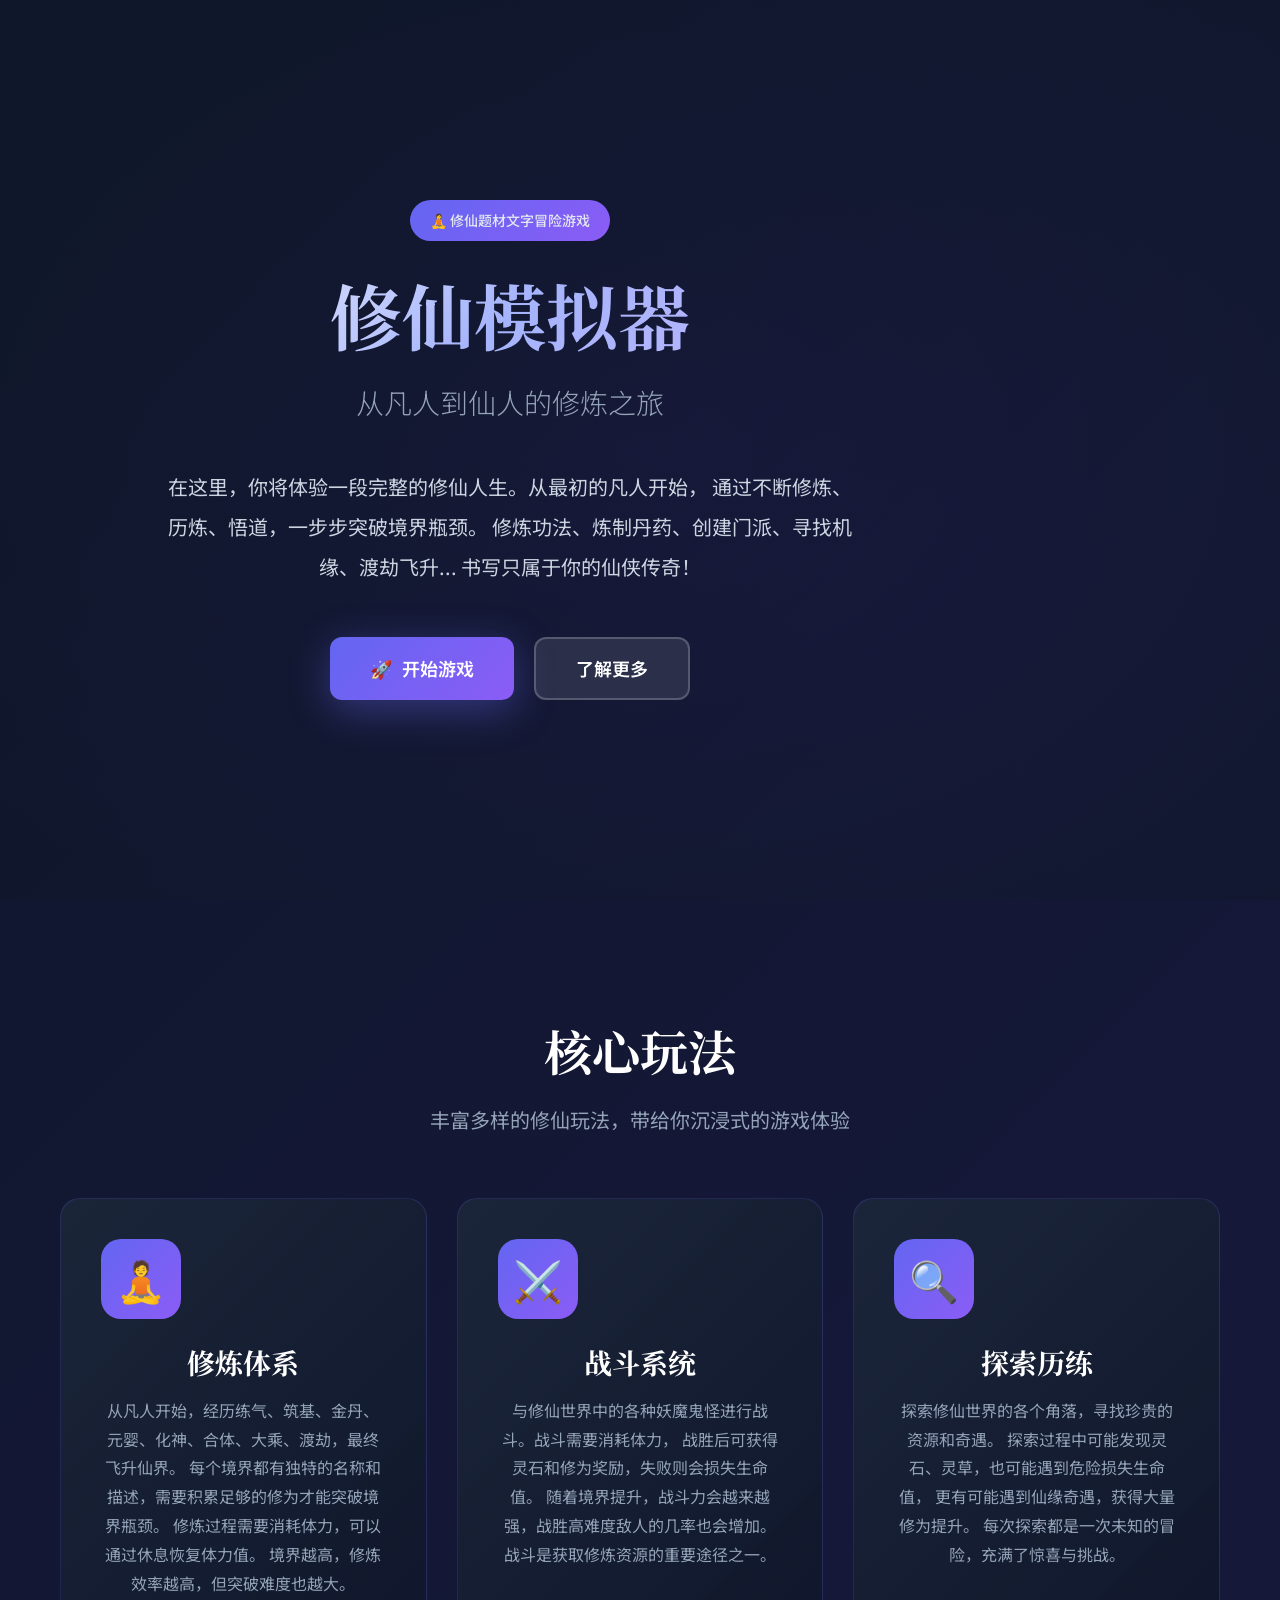
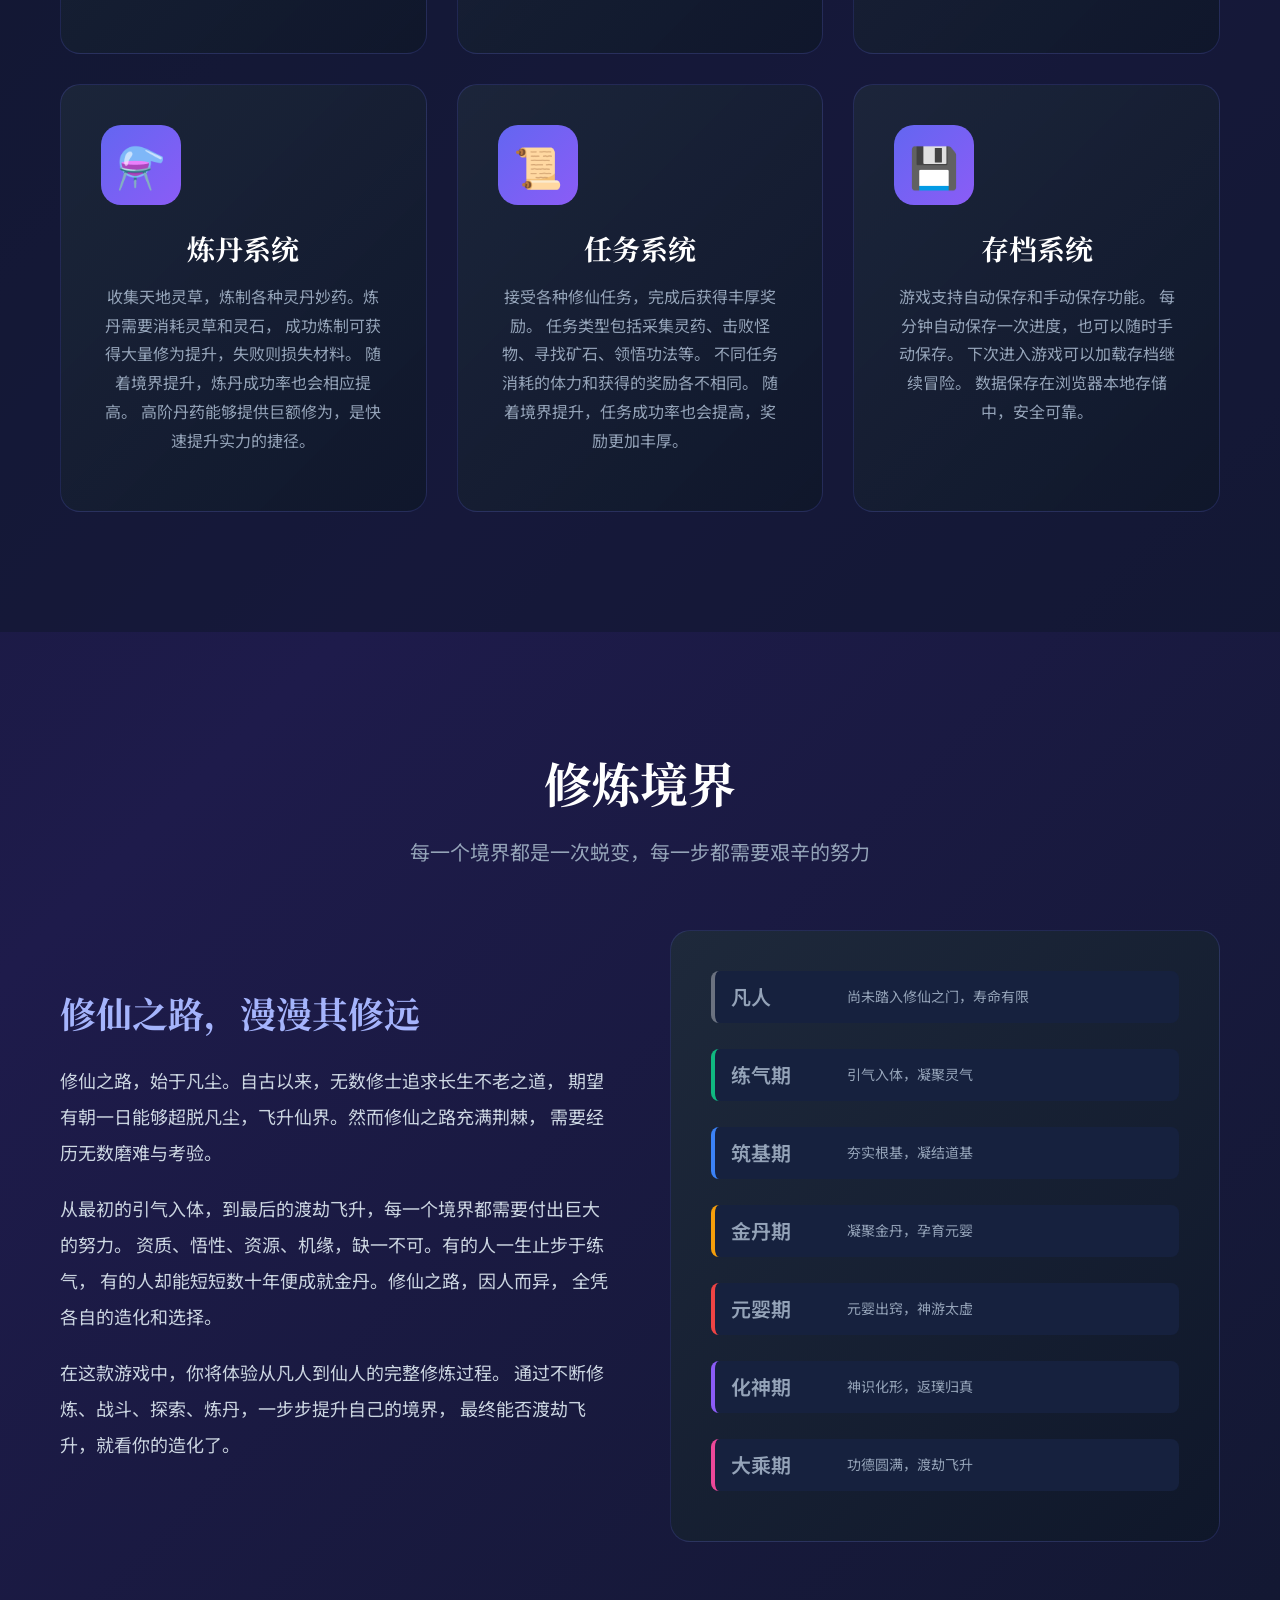
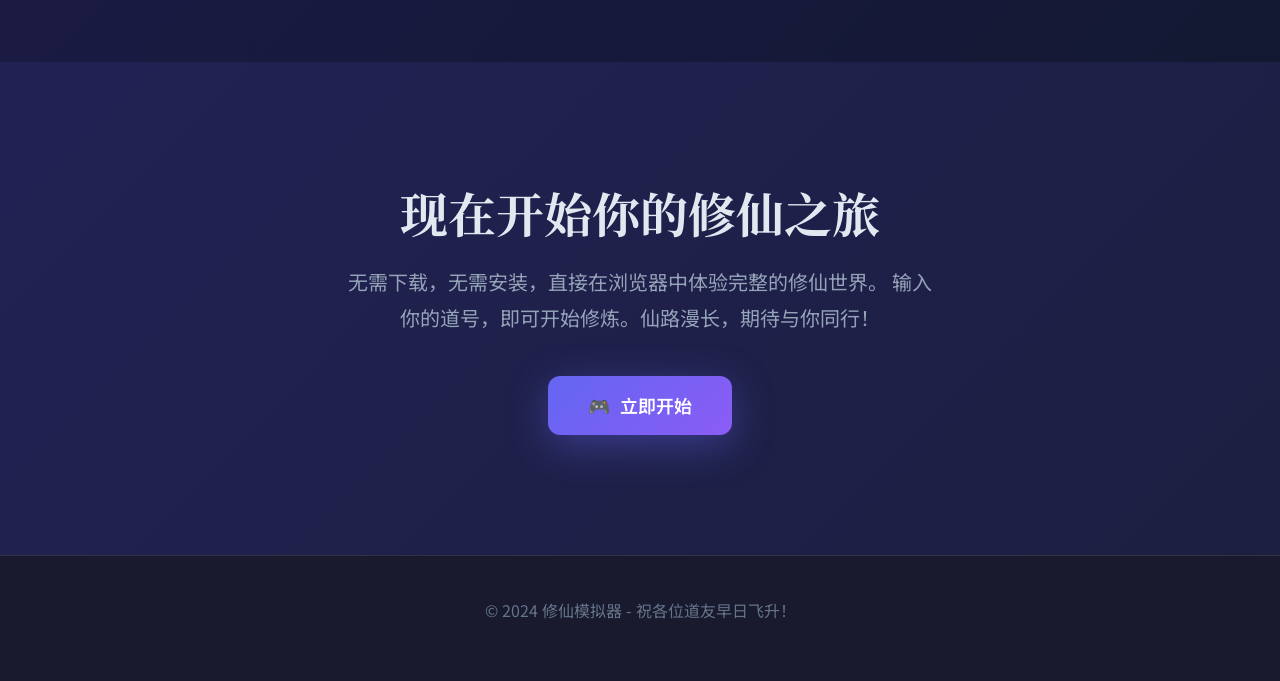
==== commit 0680e84f: "feat: 全新首页设计，丰富内容文本" ====
--- a/web/index.html
+++ b/web/index.html
@@ -21,509 +21,561 @@
     <link rel="stylesheet" href="static/css/main.css">
     <link rel="stylesheet" href="static/css/components.css">
     <link rel="stylesheet" href="static/css/responsive.css">
+
+    <style>
+        :root {
+            --color-primary: #6366f1;
+            --color-primary-dark: #4f46e5;
+            --color-secondary: #8b5cf6;
+            --color-accent: #ec4899;
+            --color-success: #10b981;
+            --color-warning: #f59e0b;
+            --color-error: #ef4444;
+            --color-bg-dark: #0f172a;
+            --color-bg-card: #1e293b;
+            --color-text: #e2e8f0;
+            --color-text-muted: #94a3b8;
+        }
+
+        * {
+            margin: 0;
+            padding: 0;
+            box-sizing: border-box;
+        }
+
+        body {
+            font-family: 'Noto Sans SC', 'Microsoft YaHei', sans-serif;
+            background: linear-gradient(135deg, #0f172a 0%, #1e1b4b 50%, #0f172a 100%);
+            color: #e2e8f0;
+            line-height: 1.8;
+            min-height: 100vh;
+        }
+
+        .container {
+            max-width: 1200px;
+            margin: 0 auto;
+            padding: 0 20px;
+        }
+
+        /* Hero Section */
+        .hero {
+            min-height: 100vh;
+            display: flex;
+            align-items: center;
+            justify-content: center;
+            text-align: center;
+            padding: 80px 20px;
+            position: relative;
+            overflow: hidden;
+        }
+
+        .hero::before {
+            content: '';
+            position: absolute;
+            top: 0;
+            left: 0;
+            right: 0;
+            bottom: 0;
+            background: radial-gradient(ellipse at center, transparent 0%, rgba(15, 23, 42, 0.8) 100%);
+            pointer-events: none;
+        }
+
+        .hero-content {
+            position: relative;
+            z-index: 1;
+            max-width: 900px;
+        }
+
+        .hero-badge {
+            display: inline-block;
+            background: linear-gradient(135deg, #6366f1, #8b5cf6);
+            padding: 8px 20px;
+            border-radius: 50px;
+            font-size: 14px;
+            font-weight: 500;
+            margin-bottom: 30px;
+            animation: pulse 2s infinite;
+        }
+
+        @keyframes pulse {
+            0%, 100% { transform: scale(1); }
+            50% { transform: scale(1.05); }
+        }
+
+        .hero-title {
+            font-size: 72px;
+            font-weight: 700;
+            margin-bottom: 20px;
+            background: linear-gradient(135deg, #fff 0%, #a5b4fc 50%, #c4b5fd 100%);
+            -webkit-background-clip: text;
+            -webkit-text-fill-color: transparent;
+            background-clip: text;
+            line-height: 1.2;
+        }
+
+        .hero-subtitle {
+            font-size: 28px;
+            color: #94a3b8;
+            margin-bottom: 40px;
+            font-weight: 300;
+        }
+
+        .hero-description {
+            font-size: 20px;
+            color: #cbd5e1;
+            max-width: 700px;
+            margin: 0 auto 50px;
+            line-height: 2;
+        }
+
+        .hero-actions {
+            display: flex;
+            gap: 20px;
+            justify-content: center;
+            flex-wrap: wrap;
+        }
+
+        .btn {
+            display: inline-flex;
+            align-items: center;
+            gap: 10px;
+            padding: 16px 40px;
+            border-radius: 12px;
+            font-size: 18px;
+            font-weight: 600;
+            text-decoration: none;
+            transition: all 0.3s ease;
+            cursor: pointer;
+            border: none;
+        }
+
+        .btn-primary {
+            background: linear-gradient(135deg, #6366f1, #8b5cf6);
+            color: white;
+            box-shadow: 0 10px 40px rgba(99, 102, 241, 0.4);
+        }
+
+        .btn-primary:hover {
+            transform: translateY(-3px);
+            box-shadow: 0 15px 50px rgba(99, 102, 241, 0.5);
+        }
+
+        .btn-secondary {
+            background: rgba(255, 255, 255, 0.1);
+            color: white;
+            border: 2px solid rgba(255, 255, 255, 0.2);
+        }
+
+        .btn-secondary:hover {
+            background: rgba(255, 255, 255, 0.2);
+            transform: translateY(-3px);
+        }
+
+        /* Features Section */
+        .features {
+            padding: 120px 0;
+            background: rgba(15, 23, 42, 0.5);
+        }
+
+        .section-title {
+            font-size: 48px;
+            text-align: center;
+            margin-bottom: 20px;
+            color: white;
+        }
+
+        .section-subtitle {
+            font-size: 20px;
+            text-align: center;
+            color: #94a3b8;
+            margin-bottom: 60px;
+        }
+
+        .features-grid {
+            display: grid;
+            grid-template-columns: repeat(auto-fit, minmax(350px, 1fr));
+            gap: 30px;
+        }
+
+        .feature-card {
+            background: linear-gradient(135deg, rgba(30, 41, 59, 0.8), rgba(15, 23, 42, 0.9));
+            border: 1px solid rgba(99, 102, 241, 0.2);
+            border-radius: 20px;
+            padding: 40px;
+            transition: all 0.3s ease;
+        }
+
+        .feature-card:hover {
+            transform: translateY(-10px);
+            border-color: rgba(99, 102, 241, 0.5);
+            box-shadow: 0 20px 60px rgba(99, 102, 241, 0.2);
+        }
+
+        .feature-icon {
+            width: 80px;
+            height: 80px;
+            background: linear-gradient(135deg, #6366f1, #8b5cf6);
+            border-radius: 20px;
+            display: flex;
+            align-items: center;
+            justify-content: center;
+            font-size: 40px;
+            margin-bottom: 25px;
+        }
+
+        .feature-title {
+            font-size: 28px;
+            margin-bottom: 15px;
+            color: white;
+        }
+
+        .feature-text {
+            font-size: 16px;
+            color: #94a3b8;
+            line-height: 1.8;
+        }
+
+        /* Story Section */
+        .story {
+            padding: 120px 0;
+        }
+
+        .story-content {
+            display: grid;
+            grid-template-columns: 1fr 1fr;
+            gap: 60px;
+            align-items: center;
+        }
+
+        .story-text h3 {
+            font-size: 36px;
+            margin-bottom: 25px;
+            color: #a5b4fc;
+        }
+
+        .story-text p {
+            font-size: 18px;
+            color: #cbd5e1;
+            margin-bottom: 20px;
+            line-height: 2;
+        }
+
+        .story-visual {
+            background: linear-gradient(135deg, #1e293b, #0f172a);
+            border-radius: 20px;
+            padding: 40px;
+            border: 1px solid rgba(99, 102, 241, 0.2);
+        }
+
+        .realm-list {
+            list-style: none;
+        }
+
+        .realm-item {
+            display: flex;
+            align-items: center;
+            padding: 15px 20px;
+            margin-bottom: 10px;
+            background: rgba(30, 41, 59, 0.5);
+            border-radius: 10px;
+            border-left: 4px solid;
+        }
+
+        .realm-item:nth-child(1) { border-color: #6b7280; }
+        .realm-item:nth-child(2) { border-color: #10b981; }
+        .realm-item:nth-child(3) { border-color: #3b82f6; }
+        .realm-item:nth-child(4) { border-color: #f59e0b; }
+        .realm-item:nth-child(5) { border-color: #ef4444; }
+        .realm-item:nth-child(6) { border-color: #8b5cf6; }
+        .realm-item:nth-child(7) { border-color: #ec4899; }
+
+        .realm-name {
+            font-size: 20px;
+            font-weight: 600;
+            min-width: 100px;
+        }
+
+        .realm-desc {
+            color: #94a3b8;
+            font-size: 14px;
+        }
+
+        /* CTA Section */
+        .cta {
+            padding: 120px 0;
+            text-align: center;
+            background: linear-gradient(135deg, rgba(99, 102, 241, 0.1), rgba(139, 92, 246, 0.1));
+        }
+
+        .cta h2 {
+            font-size: 48px;
+            margin-bottom: 20px;
+        }
+
+        .cta p {
+            font-size: 20px;
+            color: #94a3b8;
+            margin-bottom: 40px;
+            max-width: 600px;
+            margin-left: auto;
+            margin-right: auto;
+        }
+
+        /* Footer */
+        .footer {
+            padding: 40px 0;
+            text-align: center;
+            border-top: 1px solid rgba(255, 255, 255, 0.1);
+        }
+
+        .footer p {
+            color: #64748b;
+        }
+
+        /* Responsive */
+        @media (max-width: 768px) {
+            .hero-title {
+                font-size: 42px;
+            }
+            .hero-subtitle {
+                font-size: 20px;
+            }
+            .hero-description {
+                font-size: 16px;
+            }
+            .section-title {
+                font-size: 32px;
+            }
+            .story-content {
+                grid-template-columns: 1fr;
+            }
+            .features-grid {
+                grid-template-columns: 1fr;
+            }
+        }
+    </style>
 </head>
 <body>
-    <a href="#main-content" class="skip-link">跳至主要内容</a>
-
-    <header class="header" id="header">
-        <div class="header__container">
-            <div class="header__brand">
-                <a href="/" class="header__logo" aria-label="修仙模拟器首页">
-                    <svg class="header__logo-icon" viewBox="0 0 40 40" aria-hidden="true">
-                        <circle cx="20" cy="20" r="18" fill="none" stroke="currentColor" stroke-width="2"/>
-                        <path d="M20 8 L20 32 M8 20 L32 20" stroke="currentColor" stroke-width="1.5"/>
-                    </svg>
-                    <span class="header__logo-text">修仙模拟器</span>
+    <!-- Hero Section -->
+    <section class="hero">
+        <div class="container">
+            <div class="hero-content">
+                <span class="hero-badge">🧘 修仙题材文字冒险游戏</span>
+                <h1 class="hero-title">修仙模拟器</h1>
+                <p class="hero-subtitle">从凡人到仙人的修炼之旅</p>
+                <p class="hero-description">
+                    在这里，你将体验一段完整的修仙人生。从最初的凡人开始，
+                    通过不断修炼、历炼、悟道，一步步突破境界瓶颈。
+                    修炼功法、炼制丹药、创建门派、寻找机缘、渡劫飞升...
+                    书写只属于你的仙侠传奇！
+                </p>
+                <div class="hero-actions">
+                    <a href="game.html" class="btn btn-primary">
+                        <span>🚀</span> 开始游戏
+                    </a>
+                    <a href="#features" class="btn btn-secondary">了解更多</a>
+                </div>
+            </div>
+        </div>
+    </section>
+
+    <!-- Features Section -->
+    <section class="features" id="features">
+        <div class="container">
+            <h2 class="section-title">核心玩法</h2>
+            <p class="section-subtitle">丰富多样的修仙玩法，带给你沉浸式的游戏体验</p>
+            
+            <div class="features-grid">
+                <div class="feature-card">
+                    <div class="feature-icon">🧘</div>
+                    <h3 class="feature-title">修炼体系</h3>
+                    <p class="feature-text">
+                        从凡人开始，经历练气、筑基、金丹、元婴、化神、合体、大乘、渡劫，最终飞升仙界。
+                        每个境界都有独特的名称和描述，需要积累足够的修为才能突破境界瓶颈。
+                        修炼过程需要消耗体力，可以通过休息恢复体力值。
+                        境界越高，修炼效率越高，但突破难度也越大。
+                    </p>
+                </div>
+
+                <div class="feature-card">
+                    <div class="feature-icon">⚔️</div>
+                    <h3 class="feature-title">战斗系统</h3>
+                    <p class="feature-text">
+                        与修仙世界中的各种妖魔鬼怪进行战斗。战斗需要消耗体力，
+                        战胜后可获得灵石和修为奖励，失败则会损失生命值。
+                        随着境界提升，战斗力会越来越强，战胜高难度敌人的几率也会增加。
+                        战斗是获取修炼资源的重要途径之一。
+                    </p>
+                </div>
+
+                <div class="feature-card">
+                    <div class="feature-icon">🔍</div>
+                    <h3 class="feature-title">探索历练</h3>
+                    <p class="feature-text">
+                        探索修仙世界的各个角落，寻找珍贵的资源和奇遇。
+                        探索过程中可能发现灵石、灵草，也可能遇到危险损失生命值，
+                        更有可能遇到仙缘奇遇，获得大量修为提升。
+                        每次探索都是一次未知的冒险，充满了惊喜与挑战。
+                    </p>
+                </div>
+
+                <div class="feature-card">
+                    <div class="feature-icon">⚗️</div>
+                    <h3 class="feature-title">炼丹系统</h3>
+                    <p class="feature-text">
+                        收集天地灵草，炼制各种灵丹妙药。炼丹需要消耗灵草和灵石，
+                        成功炼制可获得大量修为提升，失败则损失材料。
+                        随着境界提升，炼丹成功率也会相应提高。
+                        高阶丹药能够提供巨额修为，是快速提升实力的捷径。
+                    </p>
+                </div>
+
+                <div class="feature-card">
+                    <div class="feature-icon">📜</div>
+                    <h3 class="feature-title">任务系统</h3>
+                    <p class="feature-text">
+                        接受各种修仙任务，完成后获得丰厚奖励。
+                        任务类型包括采集灵药、击败怪物、寻找矿石、领悟功法等。
+                        不同任务消耗的体力和获得的奖励各不相同。
+                        随着境界提升，任务成功率也会提高，奖励更加丰厚。
+                    </p>
+                </div>
+
+                <div class="feature-card">
+                    <div class="feature-icon">💾</div>
+                    <h3 class="feature-title">存档系统</h3>
+                    <p class="feature-text">
+                        游戏支持自动保存和手动保存功能。
+                        每分钟自动保存一次进度，也可以随时手动保存。
+                        下次进入游戏可以加载存档继续冒险。
+                        数据保存在浏览器本地存储中，安全可靠。
+                    </p>
+                </div>
+            </div>
+        </div>
+    </section>
+
+    <!-- Story Section -->
+    <section class="story" id="story">
+        <div class="container">
+            <h2 class="section-title">修炼境界</h2>
+            <p class="section-subtitle">每一个境界都是一次蜕变，每一步都需要艰辛的努力</p>
+            
+            <div class="story-content">
+                <div class="story-text">
+                    <h3>修仙之路，漫漫其修远</h3>
+                    <p>
+                        修仙之路，始于凡尘。自古以来，无数修士追求长生不老之道，
+                        期望有朝一日能够超脱凡尘，飞升仙界。然而修仙之路充满荆棘，
+                        需要经历无数磨难与考验。
+                    </p>
+                    <p>
+                        从最初的引气入体，到最后的渡劫飞升，每一个境界都需要付出巨大的努力。
+                        资质、悟性、资源、机缘，缺一不可。有的人一生止步于练气，
+                        有的人却能短短数十年便成就金丹。修仙之路，因人而异，
+                        全凭各自的造化和选择。
+                    </p>
+                    <p>
+                        在这款游戏中，你将体验从凡人到仙人的完整修炼过程。
+                        通过不断修炼、战斗、探索、炼丹，一步步提升自己的境界，
+                        最终能否渡劫飞升，就看你的造化了。
+                    </p>
+                </div>
+                
+                <div class="story-visual">
+                    <ul class="realm-list">
+                        <li class="realm-item">
+                            <span class="realm-name">凡人</span>
+                            <span class="realm-desc">尚未踏入修仙之门，寿命有限</span>
+                        </li>
+                        <li class="realm-item">
+                            <span class="realm-name">练气期</span>
+                            <span class="realm-desc">引气入体，凝聚灵气</span>
+                        </li>
+                        <li class="realm-item">
+                            <span class="realm-name">筑基期</span>
+                            <span class="realm-desc">夯实根基，凝结道基</span>
+                        </li>
+                        <li class="realm-item">
+                            <span class="realm-name">金丹期</span>
+                            <span class="realm-desc">凝聚金丹，孕育元婴</span>
+                        </li>
+                        <li class="realm-item">
+                            <span class="realm-name">元婴期</span>
+                            <span class="realm-desc">元婴出窍，神游太虚</span>
+                        </li>
+                        <li class="realm-item">
+                            <span class="realm-name">化神期</span>
+                            <span class="realm-desc">神识化形，返璞归真</span>
+                        </li>
+                        <li class="realm-item">
+                            <span class="realm-name">大乘期</span>
+                            <span class="realm-desc">功德圆满，渡劫飞升</span>
+                        </li>
+                    </ul>
+                </div>
+            </div>
+        </div>
+    </section>
+
+    <!-- CTA Section -->
+    <section class="cta" id="download">
+        <div class="container">
+            <h2>现在开始你的修仙之旅</h2>
+            <p>
+                无需下载，无需安装，直接在浏览器中体验完整的修仙世界。
+                输入你的道号，即可开始修炼。仙路漫长，期待与你同行！
+            </p>
+            <div class="hero-actions">
+                <a href="game.html" class="btn btn-primary">
+                    <span>🎮</span> 立即开始
                 </a>
             </div>
-
-            <button class="header__toggle" id="navToggle" aria-label="切换导航菜单" aria-expanded="false">
-                <span class="header__toggle-bar"></span>
-                <span class="header__toggle-bar"></span>
-                <span class="header__toggle-bar"></span>
-            </button>
-
-            <nav class="header__nav" id="mainNav" aria-label="主导航">
-                <ul class="header__nav-list">
-                    <li class="header__nav-item">
-                        <a href="#home" class="header__nav-link header__nav-link--active">首页</a>
-                    </li>
-                    <li class="header__nav-item header__nav-item--has-submenu">
-                        <button class="header__nav-link" aria-expanded="false" aria-haspopup="true">
-                            游戏介绍
-                            <svg class="header__nav-arrow" viewBox="0 0 24 24" aria-hidden="true">
-                                <path d="M7 10 L12 15 L17 10" fill="none" stroke="currentColor" stroke-width="2"/>
-                            </svg>
-                        </button>
-                        <ul class="header__submenu" role="menu">
-                            <li role="menuitem"><a href="#features">核心玩法</a></li>
-                            <li role="menuitem"><a href="#world">世界观</a></li>
-                            <li role="menuitem"><a href="#system">系统介绍</a></li>
-                        </ul>
-                    </li>
-                    <li class="header__nav-item">
-                        <a href="#download" class="header__nav-link">下载</a>
-                    </li>
-                    <li class="header__nav-item">
-                        <a href="#community" class="header__nav-link">社区</a>
-                    </li>
-                    <li class="header__nav-item">
-                        <a href="#contact" class="header__nav-link">联系我们</a>
-                    </li>
-                </ul>
-            </nav>
         </div>
-    </header>
-
-    <nav class="breadcrumb" aria-label="面包屑导航" id="breadcrumb">
-        <div class="breadcrumb__container">
-            <ol class="breadcrumb__list">
-                <li class="breadcrumb__item"><a href="/">首页</a></li>
-                <li class="breadcrumb__item" aria-current="page">游戏介绍</li>
-            </ol>
-        </div>
-    </nav>
-
-    <main id="main-content">
-        <section class="hero" id="home">
-            <div class="hero__background"></div>
-            <div class="hero__container">
-                <div class="hero__content">
-                    <h1 class="hero__title">
-                        <span class="hero__title-main">修仙模拟器</span>
-                        <span class="hero__title-sub">从凡人到仙人的修炼之旅</span>
-                    </h1>
-                    <p class="hero__description">
-                        一款沉浸式文字修仙游戏，修炼功法、炼制丹药、创建门派、渡劫飞升...
-                        体验完整的修仙人生书写你的仙侠传奇
-                    </p>
-                    <div class="hero__actions">
-                        <a href="#download" class="btn btn--primary btn--large">
-                            <svg class="btn__icon" viewBox="0 0 24 24" aria-hidden="true">
-                                <path d="M12 16 L12 4 M12 4 L6 10 M12 4 L18 10" stroke="currentColor" stroke-width="2" fill="none"/>
-                                <path d="M4 16 L20 16" stroke="currentColor" stroke-width="2"/>
-                            </svg>
-                            立即下载
-                        </a>
-                        <a href="#features" class="btn btn--secondary btn--large">了解更多</a>
-                    </div>
-                </div>
-                <div class="hero__visual">
-                    <div class="hero__image-container">
-                        <div class="hero__placeholder">
-                            <svg viewBox="0 0 400 300" aria-label="游戏截图预览">
-                                <rect x="10" y="10" width="380" height="280" rx="8" fill="#1a1a2e" stroke="#4a4a6a" stroke-width="2"/>
-                                <rect x="30" y="30" width="150" height="100" rx="4" fill="#16213e" stroke="#3a3a5a"/>
-                                <text x="105" y="85" fill="#888" font-size="12" text-anchor="middle">游戏界面预览</text>
-                                <rect x="200" y="30" width="170" height="240" rx="4" fill="#16213e" stroke="#3a3a5a"/>
-                                <text x="285" y="155" fill="#888" font-size="12" text-anchor="middle">功能面板</text>
-                            </svg>
-                        </div>
-                    </div>
-                </div>
-            </div>
-            <div class="hero__scroll-indicator" aria-hidden="true">
-                <svg viewBox="0 0 24 24">
-                    <path d="M12 5 L12 19 M12 19 L6 13 M12 19 L18 13" stroke="currentColor" stroke-width="2" fill="none"/>
-                </svg>
-            </div>
-        </section>
-
-        <section class="features" id="features">
-            <div class="features__container">
-                <header class="section-header">
-                    <h2 class="section-header__title">核心玩法</h2>
-                    <p class="section-header__description">丰富多样的修仙玩法，带给你沉浸式的游戏体验</p>
-                </header>
-
-                <div class="features__grid">
-                    <article class="feature-card">
-                        <div class="feature-card__icon">
-                            <svg viewBox="0 0 48 48" aria-hidden="true">
-                                <circle cx="24" cy="24" r="20" fill="none" stroke="currentColor" stroke-width="2"/>
-                                <path d="M24 12 L24 36 M12 24 L36 24" stroke="currentColor" stroke-width="2"/>
-                            </svg>
-                        </div>
-                        <h3 class="feature-card__title">修炼体系</h3>
-                        <p class="feature-card__description">从凡人开始，经历练气、筑基、金丹、元婴、化神等境界，最终渡劫飞升仙界</p>
-                    </article>
-
-                    <article class="feature-card">
-                        <div class="feature-card__icon">
-                            <svg viewBox="0 0 48 48" aria-hidden="true">
-                                <path d="M24 4 L44 14 L44 34 L24 44 L4 34 L4 14 Z" fill="none" stroke="currentColor" stroke-width="2"/>
-                                <path d="M24 14 L34 19 L34 29 L24 34 L14 29 L14 19 Z" fill="none" stroke="currentColor" stroke-width="2"/>
-                            </svg>
-                        </div>
-                        <h3 class="feature-card__title">功法系统</h3>
-                        <p class="feature-card__description">收集和修炼各种功法，法术、体术、剑术...打造属于你的修仙之路</p>
-                    </article>
-
-                    <article class="feature-card">
-                        <div class="feature-card__icon">
-                            <svg viewBox="0 0 48 48" aria-hidden="true">
-                                <rect x="8" y="16" width="32" height="24" rx="2" fill="none" stroke="currentColor" stroke-width="2"/>
-                                <path d="M16 16 L16 8 L32 8 L32 16" fill="none" stroke="currentColor" stroke-width="2"/>
-                                <circle cx="24" cy="28" r="4" fill="none" stroke="currentColor" stroke-width="2"/>
-                            </svg>
-                        </div>
-                        <h3 class="feature-card__title">炼丹炼器</h3>
-                        <p class="feature-card__description">收集灵草，炼制丹药提升修为；寻找材料，炼制法宝增强实力</p>
-                    </article>
-
-                    <article class="feature-card">
-                        <div class="feature-card__icon">
-                            <svg viewBox="0 0 48 48" aria-hidden="true">
-                                <circle cx="24" cy="16" r="8" fill="none" stroke="currentColor" stroke-width="2"/>
-                                <path d="M12 40 C12 30 18 24 24 24 C30 24 36 30 36 40" fill="none" stroke="currentColor" stroke-width="2"/>
-                            </svg>
-                        </div>
-                        <h3 class="feature-card__title">门派系统</h3>
-                        <p class="feature-card__description">创建自己的门派，收徒传道，争夺修仙界资源，成为一代宗师</p>
-                    </article>
-
-                    <article class="feature-card">
-                        <div class="feature-card__icon">
-                            <svg viewBox="0 0 48 48" aria-hidden="true">
-                                <path d="M8 40 L8 20 L24 8 L40 20 L40 40 Z" fill="none" stroke="currentColor" stroke-width="2"/>
-                                <path d="M16 28 L24 20 L32 28" fill="none" stroke="currentColor" stroke-width="2"/>
-                            </svg>
-                        </div>
-                        <h3 class="feature-card__title">历练探索</h3>
-                        <p class="feature-card__description">探索各大洞天福地，寻找仙缘奇遇，挑战秘境获得宝物</p>
-                    </article>
-
-                    <article class="feature-card">
-                        <div class="feature-card__icon">
-                            <svg viewBox="0 0 48 48" aria-hidden="true">
-                                <circle cx="24" cy="24" r="16" fill="none" stroke="currentColor" stroke-width="2"/>
-                                <path d="M24 14 L24 24 L32 24" fill="none" stroke="currentColor" stroke-width="2"/>
-                            </svg>
-                        </div>
-                        <h3 class="feature-card__title">天道轮回</h3>
-                        <p class="feature-card__description">体验完整的人生历程，从婴儿到飞升，每个阶段都有不同的挑战与机遇</p>
-                    </article>
-                </div>
-            </div>
-        </section>
-
-        <section class="world" id="world">
-            <div class="world__container">
-                <header class="section-header">
-                    <h2 class="section-header__title">世界观</h2>
-                    <p class="section-header__description">浩瀚修仙世界，等你来探索</p>
-                </header>
-
-                <div class="world__content">
-                    <div class="world__map">
-                        <div class="world__map-container">
-                            <svg viewBox="0 0 600 400" aria-label="修仙世界地图">
-                                <rect x="0" y="0" width="600" height="400" fill="#0d1117"/>
-                                <path d="M50 200 Q150 100 300 150 T550 200" fill="none" stroke="#3b82f6" stroke-width="2" opacity="0.5"/>
-                                <circle cx="100" cy="150" r="30" fill="none" stroke="#10b981" stroke-width="2"/>
-                                <text x="100" y="155" fill="#10b981" font-size="10" text-anchor="middle">新手村</text>
-                                <circle cx="250" cy="100" r="35" fill="none" stroke="#f59e0b" stroke-width="2"/>
-                                <text x="250" y="105" fill="#f59e0b" font-size="10" text-anchor="middle">青云门</text>
-                                <circle cx="450" cy="180" r="40" fill="none" stroke="#ef4444" stroke-width="2"/>
-                                <text x="450" y="185" fill="#ef4444" font-size="10" text-anchor="middle">万魔渊</text>
-                                <circle cx="350" cy="300" r="35" fill="none" stroke="#8b5cf6" stroke-width="2"/>
-                                <text x="350" y="305" fill="#8b5cf6" font-size="10" text-anchor="middle">灵药园</text>
-                                <circle cx="520" cy="320" r="30" fill="none" stroke="#ec4899" stroke-width="2"/>
-                                <text x="520" y="325" fill="#ec4899" font-size="10" text-anchor="middle">交易坊</text>
-                            </svg>
-                        </div>
-                    </div>
-
-                    <div class="world__description">
-                        <h3 class="world__subtitle">修炼境界</h3>
-                        <ul class="realm-list">
-                            <li><span class="realm realm--mortal">凡人</span> - 未经修炼的普通人</li>
-                            <li><span class="realm realm--qi">练气</span> - 引气入体，初步修炼</li>
-                            <li><span class="realm realm--foundation">筑基</span> - 奠定道基，法力初成</li>
-                            <li><span class="realm realm--golden">金丹</span> - 结成金丹，寿元大增</li>
-                            <li><span class="realm realm--nascent">元婴</span> - 元婴出窍，神通广大</li>
-                            <li><span class="realm realm--transcendent">化神</span> - 化神返虚，领悟天道</li>
-                            <li><span class="realm realm--ascended">飞升</span> - 渡劫成功，升入仙界</li>
-                        </ul>
-                    </div>
-                </div>
-            </div>
-        </section>
-
-        <section class="system" id="system">
-            <div class="system__container">
-                <header class="section-header">
-                    <h2 class="section-header__title">系统介绍</h2>
-                    <p class="section-header__description">完善的游戏系统，带来深度游戏体验</p>
-                </header>
-
-                <div class="system__grid">
-                    <div class="system-card">
-                        <h3 class="system-card__title">战斗系统</h3>
-                        <p class="system-card__text">回合制战斗玩法，结合五行相克、功法克制等策略元素</p>
-                    </div>
-                    <div class="system-card">
-                        <h3 class="system-card__title">经济系统</h3>
-                        <p class="system-card__text">完整的灵石经济体系，交易、拍卖、任务奖励多种获取途径</p>
-                    </div>
-                    <div class="system-card">
-                        <h3 class="system-card__title">任务系统</h3>
-                        <p class="system-card__text">主线任务、支线任务、日常任务，探索修仙世界的每个角落</p>
-                    </div>
-                    <div class="system-card">
-                        <h3 class="system-card__title">成就系统</h3>
-                        <p class="system-card__text">丰富的成就等待解锁，记录你的修仙历程</p>
-                    </div>
-                </div>
-            </div>
-        </section>
-
-        <section class="download" id="download">
-            <div class="download__container">
-                <header class="section-header section-header--light">
-                    <h2 class="section-header__title">立即下载</h2>
-                    <p class="section-header__description">选择适合你的版本开始修仙之旅</p>
-                </header>
-
-                <div class="download__grid">
-                    <div class="download-card">
-                        <div class="download-card__header">
-                            <h3 class="download-card__title">Windows 版</h3>
-                            <span class="download-card__badge">推荐</span>
-                        </div>
-                        <div class="download-card__info">
-                            <p><strong>版本：</strong>v2.0.0</p>
-                            <p><strong>大小：</strong>约 15 MB</p>
-                            <p><strong>更新：</strong>2024-03-13</p>
-                        </div>
-                        <div class="download-card__actions">
-                            <button
-                                class="btn btn--primary download-btn"
-                                data-file="cultivation-simulator-v2.0.0-win.exe"
-                                data-mode="direct"
-                                aria-label="下载 Windows 版本">
-                                <svg class="btn__icon" viewBox="0 0 24 24" aria-hidden="true">
-                                    <path d="M12 16 L12 4 M12 4 L6 10 M12 4 L18 10" stroke="currentColor" stroke-width="2" fill="none"/>
-                                    <path d="M4 16 L20 16" stroke="currentColor" stroke-width="2"/>
-                                </svg>
-                                <span>直接下载</span>
-                            </button>
-                            <button
-                                class="btn btn--secondary download-btn"
-                                data-file="cultivation-simulator-v2.0.0-win.exe"
-                                data-mode="new-window"
-                                aria-label="新窗口下载 Windows 版本">
-                                <svg class="btn__icon" viewBox="0 0 24 24" aria-hidden="true">
-                                    <path d="M18 13 L18 6 L11 6 M7 6 L7 13 L14 6" stroke="currentColor" stroke-width="2" fill="none"/>
-                                    <path d="M3 18 L21 18" stroke="currentColor" stroke-width="2"/>
-                                </svg>
-                                <span>新窗口下载</span>
-                            </button>
-                        </div>
-                    </div>
-
-                    <div class="download-card">
-                        <div class="download-card__header">
-                            <h3 class="download-card__title">macOS 版</h3>
-                        </div>
-                        <div class="download-card__info">
-                            <p><strong>版本：</strong>v2.0.0</p>
-                            <p><strong>大小：</strong>约 18 MB</p>
-                            <p><strong>更新：</strong>2024-03-13</p>
-                        </div>
-                        <div class="download-card__actions">
-                            <button
-                                class="btn btn--primary download-btn"
-                                data-file="cultivation-simulator-v2.0.0-mac.dmg"
-                                data-mode="direct"
-                                aria-label="下载 macOS 版本">
-                                <svg class="btn__icon" viewBox="0 0 24 24" aria-hidden="true">
-                                    <path d="M12 16 L12 4 M12 4 L6 10 M12 4 L18 10" stroke="currentColor" stroke-width="2" fill="none"/>
-                                    <path d="M4 16 L20 16" stroke="currentColor" stroke-width="2"/>
-                                </svg>
-                                <span>直接下载</span>
-                            </button>
-                        </div>
-                    </div>
-
-                    <div class="download-card">
-                        <div class="download-card__header">
-                            <h3 class="download-card__title">Linux 版</h3>
-                        </div>
-                        <div class="download-card__info">
-                            <p><strong>版本：</strong>v2.0.0</p>
-                            <p><strong>大小：</strong>约 12 MB</p>
-                            <p><strong>更新：</strong>2024-03-13</p>
-                        </div>
-                        <div class="download-card__actions">
-                            <button
-                                class="btn btn--primary download-btn"
-                                data-file="cultivation-simulator-v2.0.0-linux.tar.gz"
-                                data-mode="direct"
-                                aria-label="下载 Linux 版本">
-                                <svg class="btn__icon" viewBox="0 0 24 24" aria-hidden="true">
-                                    <path d="M12 16 L12 4 M12 4 L6 10 M12 4 L18 10" stroke="currentColor" stroke-width="2" fill="none"/>
-                                    <path d="M4 16 L20 16" stroke="currentColor" stroke-width="2"/>
-                                </svg>
-                                <span>直接下载</span>
-                            </button>
-                        </div>
-                    </div>
-                </div>
-
-                <div class="download__alternative">
-                    <h3 class="download__alternative-title">其他下载方式</h3>
-                    <ul class="download__alternative-list">
-                        <li>
-                            <a href="https://github.com/example/cultivation-simulator/releases" target="_blank" rel="noopener noreferrer">
-                                <svg viewBox="0 0 24 24" aria-hidden="true">
-                                    <path d="M12 2 L2 7 L12 12 L22 7 Z M2 17 L12 22 L22 17" stroke="currentColor" stroke-width="2" fill="none"/>
-                                </svg>
-                                GitHub Releases
-                            </a>
-                        </li>
-                        <li>
-                            <a href="#" target="_blank" rel="noopener noreferrer">
-                                <svg viewBox="0 0 24 24" aria-hidden="true">
-                                    <circle cx="12" cy="12" r="10" stroke="currentColor" stroke-width="2" fill="none"/>
-                                    <path d="M8 12 L16 12 M12 8 L12 16" stroke="currentColor" stroke-width="2"/>
-                                </svg>
-                                百度网盘
-                            </a>
-                        </li>
-                    </ul>
-                </div>
-
-                <div class="download__progress" id="downloadProgress" role="status" aria-live="polite" hidden>
-                    <div class="download__progress-bar">
-                        <div class="download__progress-fill" id="progressFill"></div>
-                    </div>
-                    <p class="download__progress-text" id="progressText">准备下载...</p>
-                </div>
-
-                <div class="download__message" id="downloadMessage" role="alert" hidden></div>
-            </div>
-        </section>
-
-        <section class="community" id="community">
-            <div class="community__container">
-                <header class="section-header">
-                    <h2 class="section-header__title">社区</h2>
-                    <p class="section-header__description">加入社区与其他玩家交流</p>
-                </header>
-
-                <div class="community__links">
-                    <a href="#" class="community-link community-link--discord">
-                        <svg viewBox="0 0 24 24" aria-hidden="true">
-                            <path d="M18.942 5.556a16.3 16.3 0 0 0-4.126-1.3 12.04 12.04 0 0 0-.529 1.1 15.175 15.175 0 0 0-4.573 0 11.58 11.58 0 0 0-.535-1.1 16.29 16.29 0 0 0-4.129 1.3A17.315 17.315 0 0 0 .693 17.7a16.413 16.413 0 0 0 5.16 2.192 12.172 12.172 0 0 0 1.417-2.052 11.488 11.488 0 0 1-1.788-.615c-.138.231-.298.531-.46.796a12.22 12.22 0 0 0 1.02-.249 11.679 11.679 0 0 1-1.87-1.33 12.008 12.008 0 0 0 4.938.376c5.893 0 9.112-4.876 9.112-9.112a9.105 9.105 0 0 0-9.112-9.112" fill="currentColor"/>
-                        </svg>
-                        Discord
-                    </a>
-                    <a href="#" class="community-link community-link--qq">
-                        <svg viewBox="0 0 24 24" aria-hidden="true">
-                            <path d="M12 2C6.477 2 2 6.477 2 12s4.477 10 10 10 10-4.477 10-10S17.523 2 12 2" fill="currentColor"/>
-                            <path d="M8.5 8.5a1.5 1.5 0 1 1 0 3 1.5 1.5 0 0 1 0-3m7 0a1.5 1.5 0 1 1 0 3 1.5 1.5 0 0 1 0-3m-7 7a3 3 0 0 1 3-3h8a3 3 0 0 1 3 3v1h-14v-1z" fill="#fff"/>
-                        </svg>
-                        QQ群
-                    </a>
-                    <a href="#" class="community-link community-link--weibo">
-                        <svg viewBox="0 0 24 24" aria-hidden="true">
-                            <path d="M19.585 11.036c-.276-2.053-2.564-3.559-5.127-3.353-3.458.276-5.926 3.152-5.65 6.206.276 3.053 3.354 5.175 6.411 4.825 3.056-.351 5.254-2.889 4.978-5.941l-.612-.737zm-1.817 2.444c-.552 0-1-.448-1-1s.448-1 1-1 1 .448 1 1-.448 1-1 1zm4.53-4.245c-.552 0-1-.448-1-1s.448-1 1-1 1 .448 1 1-.448 1-1 1z" fill="currentColor"/>
-                            <path d="M10.049 16.926c-2.053.926-4.475.165-5.737-1.801-1.262-1.967-1.036-4.476.726-5.737.101-.131.266-.213.439-.213h1.194c.277 0 .509.189.586.463.402 1.425 1.453 2.589 2.853 3.175.277.116.449.398.449.692v1.457c0 .276-.224.5-.5.5-.03 0-.058-.003-.087-.008-.351.526-.826.965-1.423 1.293v1.18z" fill="currentColor"/>
-                        </svg>
-                        微博
-                    </a>
-                </div>
-            </div>
-        </section>
-
-        <section class="contact" id="contact">
-            <div class="contact__container">
-                <header class="section-header">
-                    <h2 class="section-header__title">联系我们</h2>
-                    <p class="section-header__description">有任何问题？联系我们</p>
-                </header>
-
-                <form class="contact-form" id="contactForm" action="/api/contact" method="POST">
-                    <div class="contact-form__group">
-                        <label for="name" class="contact-form__label">姓名</label>
-                        <input type="text" id="name" name="name" class="contact-form__input" required autocomplete="name">
-                    </div>
-                    <div class="contact-form__group">
-                        <label for="email" class="contact-form__label">邮箱</label>
-                        <input type="email" id="email" name="email" class="contact-form__input" required autocomplete="email">
-                    </div>
-                    <div class="contact-form__group">
-                        <label for="subject" class="contact-form__label">主题</label>
-                        <select id="subject" name="subject" class="contact-form__select" required>
-                            <option value="">请选择主题</option>
-                            <option value="bug">报告Bug</option>
-                            <option value="feature">功能建议</option>
-                            <option value="feedback">游戏反馈</option>
-                            <option value="other">其他</option>
-                        </select>
-                    </div>
-                    <div class="contact-form__group">
-                        <label for="message" class="contact-form__label">留言内容</label>
-                        <textarea id="message" name="message" class="contact-form__textarea" rows="5" required></textarea>
-                    </div>
-                    <button type="submit" class="btn btn--primary btn--large">提交</button>
-                </form>
-            </div>
-        </section>
-    </main>
-
-    <button class="back-to-top" id="backToTop" aria-label="返回顶部" hidden>
-        <svg viewBox="0 0 24 24" aria-hidden="true">
-            <path d="M12 19 L12 5 M12 5 L5 12 M12 5 L19 12" stroke="currentColor" stroke-width="2" fill="none"/>
-        </svg>
-    </button>
-
+    </section>
+
+    <!-- Footer -->
     <footer class="footer">
-        <div class="footer__container">
-            <div class="footer__main">
-                <div class="footer__brand">
-                    <h3 class="footer__title">修仙模拟器</h3>
-                    <p class="footer__tagline">从凡人到仙人的修炼之旅</p>
-                </div>
-                <div class="footer__links">
-                    <div class="footer__column">
-                        <h4 class="footer__column-title">导航</h4>
-                        <ul class="footer__list">
-                            <li><a href="#home">首页</a></li>
-                            <li><a href="#features">核心玩法</a></li>
-                            <li><a href="#download">下载</a></li>
-                        </ul>
-                    </div>
-                    <div class="footer__column">
-                        <h4 class="footer__column-title">资源</h4>
-                        <ul class="footer__list">
-                            <li><a href="#">游戏Wiki</a></li>
-                            <li><a href="#">攻略指南</a></li>
-                            <li><a href="#">常见问题</a></li>
-                        </ul>
-                    </div>
-                    <div class="footer__column">
-                        <h4 class="footer__column-title">法律</h4>
-                        <ul class="footer__list">
-                            <li><a href="#">隐私政策</a></li>
-                            <li><a href="#">服务条款</a></li>
-                            <li><a href="#">版权声明</a></li>
-                        </ul>
-                    </div>
-                </div>
-            </div>
-            <div class="footer__bottom">
-                <p class="footer__copyright">
-                    &copy; 2024 修仙模拟器. 保留所有权利.
-                </p>
-                <p class="footer__version">
-                    当前版本: v2.0.0 | 最后更新: 2024-03-13
-                </p>
-            </div>
+        <div class="container">
+            <p>© 2024 修仙模拟器 - 祝各位道友早日飞升！</p>
         </div>
     </footer>
 
-    <script src="static/js/main.js" type="module"></script>
+    <script>
+        // Smooth scroll
+        document.querySelectorAll('a[href^="#"]').forEach(anchor => {
+            anchor.addEventListener('click', function (e) {
+                e.preventDefault();
+                const target = document.querySelector(this.getAttribute('href'));
+                if (target) {
+                    target.scrollIntoView({
+                        behavior: 'smooth'
+                    });
+                }
+            });
+        });
+
+        // Intersection Observer for animations
+        const observerOptions = {
+            threshold: 0.1,
+            rootMargin: '0px 0px -50px 0px'
+        };
+
+        const observer = new IntersectionObserver((entries) => {
+            entries.forEach(entry => {
+                if (entry.isIntersecting) {
+                    entry.target.style.opacity = '1';
+                    entry.target.style.transform = 'translateY(0)';
+                }
+            });
+        }, observerOptions);
+
+        document.querySelectorAll('.feature-card').forEach((card, index) => {
+            card.style.opacity = '0';
+            card.style.transform = 'translateY(30px)';
+            card.style.transition = `all 0.6s ease ${index * 0.1}s`;
+            observer.observe(card);
+        });
+    </script>
 </body>
 </html>
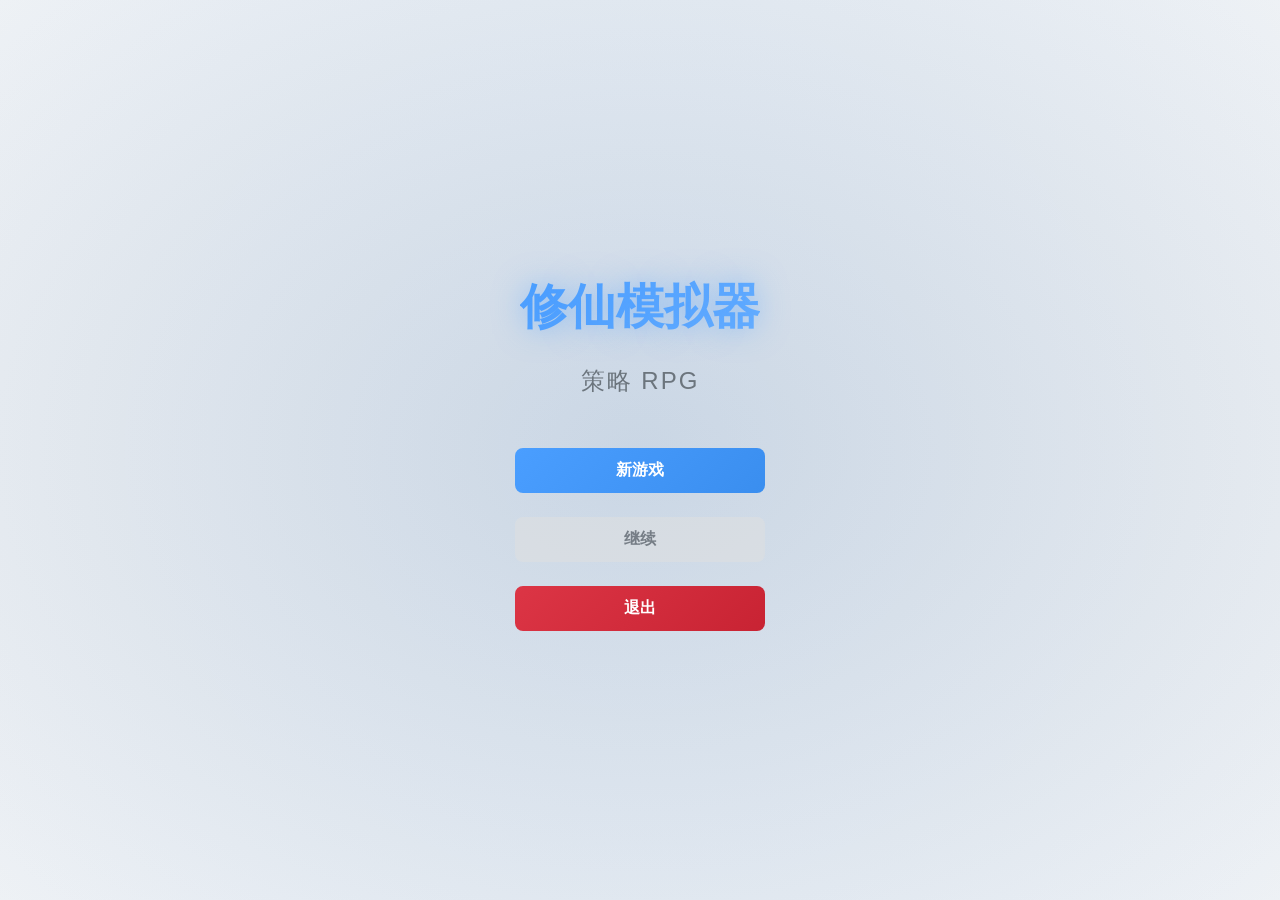
==== commit 459ce150: "feat: 完全重构为 Web 版本 新功能: - 完整的 Web 游戏实现（HTML5 + CSS3 + JavaScript） - 响应式设计（支持手机/平板/电脑） - 触摸优化（移动端友好） " ====
--- a/web/index.html
+++ b/web/index.html
@@ -3,579 +3,226 @@
 <head>
     <meta charset="UTF-8">
     <meta name="viewport" content="width=device-width, initial-scale=1.0">
-    <meta name="description" content="修仙模拟器 - 从凡人到仙人的修炼之旅，一款沉浸式文字修仙游戏">
-    <meta name="keywords" content="修仙,修仙游戏,文字游戏,修仙模拟器,仙侠">
-    <meta name="author" content="Cultivation Simulator Team">
-    <meta name="robots" content="index, follow">
-
-    <meta property="og:title" content="修仙模拟器 - 你的修仙之旅">
-    <meta property="og:description" content="从凡人到仙人的修炼之旅，一款沉浸式文字修仙游戏">
-    <meta property="og:type" content="website">
-
-    <title>修仙模拟器 - 你的修仙之旅</title>
-
-    <link rel="preconnect" href="https://fonts.googleapis.com">
-    <link rel="preconnect" href="https://fonts.gstatic.com" crossorigin>
-    <link href="https://fonts.googleapis.com/css2?family=Noto+Serif+SC:wght@400;700&family=Noto+Sans+SC:wght@300;400;500;700&display=swap" rel="stylesheet">
-
-    <link rel="stylesheet" href="static/css/main.css">
-    <link rel="stylesheet" href="static/css/components.css">
-    <link rel="stylesheet" href="static/css/responsive.css">
-
-    <style>
-        :root {
-            --color-primary: #6366f1;
-            --color-primary-dark: #4f46e5;
-            --color-secondary: #8b5cf6;
-            --color-accent: #ec4899;
-            --color-success: #10b981;
-            --color-warning: #f59e0b;
-            --color-error: #ef4444;
-            --color-bg-dark: #0f172a;
-            --color-bg-card: #1e293b;
-            --color-text: #e2e8f0;
-            --color-text-muted: #94a3b8;
-        }
-
-        * {
-            margin: 0;
-            padding: 0;
-            box-sizing: border-box;
-        }
-
-        body {
-            font-family: 'Noto Sans SC', 'Microsoft YaHei', sans-serif;
-            background: linear-gradient(135deg, #0f172a 0%, #1e1b4b 50%, #0f172a 100%);
-            color: #e2e8f0;
-            line-height: 1.8;
-            min-height: 100vh;
-        }
-
-        .container {
-            max-width: 1200px;
-            margin: 0 auto;
-            padding: 0 20px;
-        }
-
-        /* Hero Section */
-        .hero {
-            min-height: 100vh;
-            display: flex;
-            align-items: center;
-            justify-content: center;
-            text-align: center;
-            padding: 80px 20px;
-            position: relative;
-            overflow: hidden;
-        }
-
-        .hero::before {
-            content: '';
-            position: absolute;
-            top: 0;
-            left: 0;
-            right: 0;
-            bottom: 0;
-            background: radial-gradient(ellipse at center, transparent 0%, rgba(15, 23, 42, 0.8) 100%);
-            pointer-events: none;
-        }
-
-        .hero-content {
-            position: relative;
-            z-index: 1;
-            max-width: 900px;
-        }
-
-        .hero-badge {
-            display: inline-block;
-            background: linear-gradient(135deg, #6366f1, #8b5cf6);
-            padding: 8px 20px;
-            border-radius: 50px;
-            font-size: 14px;
-            font-weight: 500;
-            margin-bottom: 30px;
-            animation: pulse 2s infinite;
-        }
-
-        @keyframes pulse {
-            0%, 100% { transform: scale(1); }
-            50% { transform: scale(1.05); }
-        }
-
-        .hero-title {
-            font-size: 72px;
-            font-weight: 700;
-            margin-bottom: 20px;
-            background: linear-gradient(135deg, #fff 0%, #a5b4fc 50%, #c4b5fd 100%);
-            -webkit-background-clip: text;
-            -webkit-text-fill-color: transparent;
-            background-clip: text;
-            line-height: 1.2;
-        }
-
-        .hero-subtitle {
-            font-size: 28px;
-            color: #94a3b8;
-            margin-bottom: 40px;
-            font-weight: 300;
-        }
-
-        .hero-description {
-            font-size: 20px;
-            color: #cbd5e1;
-            max-width: 700px;
-            margin: 0 auto 50px;
-            line-height: 2;
-        }
-
-        .hero-actions {
-            display: flex;
-            gap: 20px;
-            justify-content: center;
-            flex-wrap: wrap;
-        }
-
-        .btn {
-            display: inline-flex;
-            align-items: center;
-            gap: 10px;
-            padding: 16px 40px;
-            border-radius: 12px;
-            font-size: 18px;
-            font-weight: 600;
-            text-decoration: none;
-            transition: all 0.3s ease;
-            cursor: pointer;
-            border: none;
-        }
-
-        .btn-primary {
-            background: linear-gradient(135deg, #6366f1, #8b5cf6);
-            color: white;
-            box-shadow: 0 10px 40px rgba(99, 102, 241, 0.4);
-        }
-
-        .btn-primary:hover {
-            transform: translateY(-3px);
-            box-shadow: 0 15px 50px rgba(99, 102, 241, 0.5);
-        }
-
-        .btn-secondary {
-            background: rgba(255, 255, 255, 0.1);
-            color: white;
-            border: 2px solid rgba(255, 255, 255, 0.2);
-        }
-
-        .btn-secondary:hover {
-            background: rgba(255, 255, 255, 0.2);
-            transform: translateY(-3px);
-        }
-
-        /* Features Section */
-        .features {
-            padding: 120px 0;
-            background: rgba(15, 23, 42, 0.5);
-        }
-
-        .section-title {
-            font-size: 48px;
-            text-align: center;
-            margin-bottom: 20px;
-            color: white;
-        }
-
-        .section-subtitle {
-            font-size: 20px;
-            text-align: center;
-            color: #94a3b8;
-            margin-bottom: 60px;
-        }
-
-        .features-grid {
-            display: grid;
-            grid-template-columns: repeat(auto-fit, minmax(350px, 1fr));
-            gap: 30px;
-        }
-
-        .feature-card {
-            background: linear-gradient(135deg, rgba(30, 41, 59, 0.8), rgba(15, 23, 42, 0.9));
-            border: 1px solid rgba(99, 102, 241, 0.2);
-            border-radius: 20px;
-            padding: 40px;
-            transition: all 0.3s ease;
-        }
-
-        .feature-card:hover {
-            transform: translateY(-10px);
-            border-color: rgba(99, 102, 241, 0.5);
-            box-shadow: 0 20px 60px rgba(99, 102, 241, 0.2);
-        }
-
-        .feature-icon {
-            width: 80px;
-            height: 80px;
-            background: linear-gradient(135deg, #6366f1, #8b5cf6);
-            border-radius: 20px;
-            display: flex;
-            align-items: center;
-            justify-content: center;
-            font-size: 40px;
-            margin-bottom: 25px;
-        }
-
-        .feature-title {
-            font-size: 28px;
-            margin-bottom: 15px;
-            color: white;
-        }
-
-        .feature-text {
-            font-size: 16px;
-            color: #94a3b8;
-            line-height: 1.8;
-        }
-
-        /* Story Section */
-        .story {
-            padding: 120px 0;
-        }
-
-        .story-content {
-            display: grid;
-            grid-template-columns: 1fr 1fr;
-            gap: 60px;
-            align-items: center;
-        }
-
-        .story-text h3 {
-            font-size: 36px;
-            margin-bottom: 25px;
-            color: #a5b4fc;
-        }
-
-        .story-text p {
-            font-size: 18px;
-            color: #cbd5e1;
-            margin-bottom: 20px;
-            line-height: 2;
-        }
-
-        .story-visual {
-            background: linear-gradient(135deg, #1e293b, #0f172a);
-            border-radius: 20px;
-            padding: 40px;
-            border: 1px solid rgba(99, 102, 241, 0.2);
-        }
-
-        .realm-list {
-            list-style: none;
-        }
-
-        .realm-item {
-            display: flex;
-            align-items: center;
-            padding: 15px 20px;
-            margin-bottom: 10px;
-            background: rgba(30, 41, 59, 0.5);
-            border-radius: 10px;
-            border-left: 4px solid;
-        }
-
-        .realm-item:nth-child(1) { border-color: #6b7280; }
-        .realm-item:nth-child(2) { border-color: #10b981; }
-        .realm-item:nth-child(3) { border-color: #3b82f6; }
-        .realm-item:nth-child(4) { border-color: #f59e0b; }
-        .realm-item:nth-child(5) { border-color: #ef4444; }
-        .realm-item:nth-child(6) { border-color: #8b5cf6; }
-        .realm-item:nth-child(7) { border-color: #ec4899; }
-
-        .realm-name {
-            font-size: 20px;
-            font-weight: 600;
-            min-width: 100px;
-        }
-
-        .realm-desc {
-            color: #94a3b8;
-            font-size: 14px;
-        }
-
-        /* CTA Section */
-        .cta {
-            padding: 120px 0;
-            text-align: center;
-            background: linear-gradient(135deg, rgba(99, 102, 241, 0.1), rgba(139, 92, 246, 0.1));
-        }
-
-        .cta h2 {
-            font-size: 48px;
-            margin-bottom: 20px;
-        }
-
-        .cta p {
-            font-size: 20px;
-            color: #94a3b8;
-            margin-bottom: 40px;
-            max-width: 600px;
-            margin-left: auto;
-            margin-right: auto;
-        }
-
-        /* Footer */
-        .footer {
-            padding: 40px 0;
-            text-align: center;
-            border-top: 1px solid rgba(255, 255, 255, 0.1);
-        }
-
-        .footer p {
-            color: #64748b;
-        }
-
-        /* Responsive */
-        @media (max-width: 768px) {
-            .hero-title {
-                font-size: 42px;
-            }
-            .hero-subtitle {
-                font-size: 20px;
-            }
-            .hero-description {
-                font-size: 16px;
-            }
-            .section-title {
-                font-size: 32px;
-            }
-            .story-content {
-                grid-template-columns: 1fr;
-            }
-            .features-grid {
-                grid-template-columns: 1fr;
-            }
-        }
-    </style>
+    <meta name="description" content="修仙模拟器 - 策略 RPG 游戏">
+    <meta name="theme-color" content="#0f141f">
+    <title>修仙模拟器 - 策略 RPG</title>
+    <link rel="stylesheet" href="css/main.css">
+    <link rel="stylesheet" href="css/components.css">
+    <link rel="stylesheet" href="css/responsive.css">
 </head>
 <body>
-    <!-- Hero Section -->
-    <section class="hero">
-        <div class="container">
-            <div class="hero-content">
-                <span class="hero-badge">🧘 修仙题材文字冒险游戏</span>
-                <h1 class="hero-title">修仙模拟器</h1>
-                <p class="hero-subtitle">从凡人到仙人的修炼之旅</p>
-                <p class="hero-description">
-                    在这里，你将体验一段完整的修仙人生。从最初的凡人开始，
-                    通过不断修炼、历炼、悟道，一步步突破境界瓶颈。
-                    修炼功法、炼制丹药、创建门派、寻找机缘、渡劫飞升...
-                    书写只属于你的仙侠传奇！
-                </p>
-                <div class="hero-actions">
-                    <a href="game.html" class="btn btn-primary">
-                        <span>🚀</span> 开始游戏
-                    </a>
-                    <a href="#features" class="btn btn-secondary">了解更多</a>
-                </div>
-            </div>
-        </div>
-    </section>
-
-    <!-- Features Section -->
-    <section class="features" id="features">
-        <div class="container">
-            <h2 class="section-title">核心玩法</h2>
-            <p class="section-subtitle">丰富多样的修仙玩法，带给你沉浸式的游戏体验</p>
-            
-            <div class="features-grid">
-                <div class="feature-card">
-                    <div class="feature-icon">🧘</div>
-                    <h3 class="feature-title">修炼体系</h3>
-                    <p class="feature-text">
-                        从凡人开始，经历练气、筑基、金丹、元婴、化神、合体、大乘、渡劫，最终飞升仙界。
-                        每个境界都有独特的名称和描述，需要积累足够的修为才能突破境界瓶颈。
-                        修炼过程需要消耗体力，可以通过休息恢复体力值。
-                        境界越高，修炼效率越高，但突破难度也越大。
-                    </p>
-                </div>
-
-                <div class="feature-card">
-                    <div class="feature-icon">⚔️</div>
-                    <h3 class="feature-title">战斗系统</h3>
-                    <p class="feature-text">
-                        与修仙世界中的各种妖魔鬼怪进行战斗。战斗需要消耗体力，
-                        战胜后可获得灵石和修为奖励，失败则会损失生命值。
-                        随着境界提升，战斗力会越来越强，战胜高难度敌人的几率也会增加。
-                        战斗是获取修炼资源的重要途径之一。
-                    </p>
-                </div>
-
-                <div class="feature-card">
-                    <div class="feature-icon">🔍</div>
-                    <h3 class="feature-title">探索历练</h3>
-                    <p class="feature-text">
-                        探索修仙世界的各个角落，寻找珍贵的资源和奇遇。
-                        探索过程中可能发现灵石、灵草，也可能遇到危险损失生命值，
-                        更有可能遇到仙缘奇遇，获得大量修为提升。
-                        每次探索都是一次未知的冒险，充满了惊喜与挑战。
-                    </p>
-                </div>
-
-                <div class="feature-card">
-                    <div class="feature-icon">⚗️</div>
-                    <h3 class="feature-title">炼丹系统</h3>
-                    <p class="feature-text">
-                        收集天地灵草，炼制各种灵丹妙药。炼丹需要消耗灵草和灵石，
-                        成功炼制可获得大量修为提升，失败则损失材料。
-                        随着境界提升，炼丹成功率也会相应提高。
-                        高阶丹药能够提供巨额修为，是快速提升实力的捷径。
-                    </p>
-                </div>
-
-                <div class="feature-card">
-                    <div class="feature-icon">📜</div>
-                    <h3 class="feature-title">任务系统</h3>
-                    <p class="feature-text">
-                        接受各种修仙任务，完成后获得丰厚奖励。
-                        任务类型包括采集灵药、击败怪物、寻找矿石、领悟功法等。
-                        不同任务消耗的体力和获得的奖励各不相同。
-                        随着境界提升，任务成功率也会提高，奖励更加丰厚。
-                    </p>
-                </div>
-
-                <div class="feature-card">
-                    <div class="feature-icon">💾</div>
-                    <h3 class="feature-title">存档系统</h3>
-                    <p class="feature-text">
-                        游戏支持自动保存和手动保存功能。
-                        每分钟自动保存一次进度，也可以随时手动保存。
-                        下次进入游戏可以加载存档继续冒险。
-                        数据保存在浏览器本地存储中，安全可靠。
-                    </p>
-                </div>
-            </div>
-        </div>
-    </section>
-
-    <!-- Story Section -->
-    <section class="story" id="story">
-        <div class="container">
-            <h2 class="section-title">修炼境界</h2>
-            <p class="section-subtitle">每一个境界都是一次蜕变，每一步都需要艰辛的努力</p>
-            
-            <div class="story-content">
-                <div class="story-text">
-                    <h3>修仙之路，漫漫其修远</h3>
-                    <p>
-                        修仙之路，始于凡尘。自古以来，无数修士追求长生不老之道，
-                        期望有朝一日能够超脱凡尘，飞升仙界。然而修仙之路充满荆棘，
-                        需要经历无数磨难与考验。
-                    </p>
-                    <p>
-                        从最初的引气入体，到最后的渡劫飞升，每一个境界都需要付出巨大的努力。
-                        资质、悟性、资源、机缘，缺一不可。有的人一生止步于练气，
-                        有的人却能短短数十年便成就金丹。修仙之路，因人而异，
-                        全凭各自的造化和选择。
-                    </p>
-                    <p>
-                        在这款游戏中，你将体验从凡人到仙人的完整修炼过程。
-                        通过不断修炼、战斗、探索、炼丹，一步步提升自己的境界，
-                        最终能否渡劫飞升，就看你的造化了。
-                    </p>
-                </div>
-                
-                <div class="story-visual">
-                    <ul class="realm-list">
-                        <li class="realm-item">
-                            <span class="realm-name">凡人</span>
-                            <span class="realm-desc">尚未踏入修仙之门，寿命有限</span>
-                        </li>
-                        <li class="realm-item">
-                            <span class="realm-name">练气期</span>
-                            <span class="realm-desc">引气入体，凝聚灵气</span>
-                        </li>
-                        <li class="realm-item">
-                            <span class="realm-name">筑基期</span>
-                            <span class="realm-desc">夯实根基，凝结道基</span>
-                        </li>
-                        <li class="realm-item">
-                            <span class="realm-name">金丹期</span>
-                            <span class="realm-desc">凝聚金丹，孕育元婴</span>
-                        </li>
-                        <li class="realm-item">
-                            <span class="realm-name">元婴期</span>
-                            <span class="realm-desc">元婴出窍，神游太虚</span>
-                        </li>
-                        <li class="realm-item">
-                            <span class="realm-name">化神期</span>
-                            <span class="realm-desc">神识化形，返璞归真</span>
-                        </li>
-                        <li class="realm-item">
-                            <span class="realm-name">大乘期</span>
-                            <span class="realm-desc">功德圆满，渡劫飞升</span>
-                        </li>
-                    </ul>
-                </div>
-            </div>
-        </div>
-    </section>
-
-    <!-- CTA Section -->
-    <section class="cta" id="download">
-        <div class="container">
-            <h2>现在开始你的修仙之旅</h2>
-            <p>
-                无需下载，无需安装，直接在浏览器中体验完整的修仙世界。
-                输入你的道号，即可开始修炼。仙路漫长，期待与你同行！
-            </p>
-            <div class="hero-actions">
-                <a href="game.html" class="btn btn-primary">
-                    <span>🎮</span> 立即开始
-                </a>
-            </div>
-        </div>
-    </section>
-
-    <!-- Footer -->
-    <footer class="footer">
-        <div class="container">
-            <p>© 2024 修仙模拟器 - 祝各位道友早日飞升！</p>
-        </div>
-    </footer>
-
-    <script>
-        // Smooth scroll
-        document.querySelectorAll('a[href^="#"]').forEach(anchor => {
-            anchor.addEventListener('click', function (e) {
-                e.preventDefault();
-                const target = document.querySelector(this.getAttribute('href'));
-                if (target) {
-                    target.scrollIntoView({
-                        behavior: 'smooth'
-                    });
-                }
-            });
-        });
-
-        // Intersection Observer for animations
-        const observerOptions = {
-            threshold: 0.1,
-            rootMargin: '0px 0px -50px 0px'
-        };
-
-        const observer = new IntersectionObserver((entries) => {
-            entries.forEach(entry => {
-                if (entry.isIntersecting) {
-                    entry.target.style.opacity = '1';
-                    entry.target.style.transform = 'translateY(0)';
-                }
-            });
-        }, observerOptions);
-
-        document.querySelectorAll('.feature-card').forEach((card, index) => {
-            card.style.opacity = '0';
-            card.style.transform = 'translateY(30px)';
-            card.style.transition = `all 0.6s ease ${index * 0.1}s`;
-            observer.observe(card);
-        });
-    </script>
+    <!-- 游戏主容器 -->
+    <div id="game-container">
+        <!-- 主菜单界面 -->
+        <div id="main-menu" class="game-state">
+            <div class="menu-background"></div>
+            <div class="menu-content">
+                <h1 class="game-title">修仙模拟器</h1>
+                <p class="game-subtitle">策略 RPG</p>
+                <div class="menu-buttons">
+                    <button class="btn btn-primary" onclick="game.newGame()">新游戏</button>
+                    <button class="btn btn-secondary" onclick="game.loadGame()">继续</button>
+                    <button class="btn btn-danger" onclick="game.exit()">退出</button>
+                </div>
+            </div>
+        </div>
+
+        <!-- 探索界面 -->
+        <div id="explore-state" class="game-state" style="display: none;">
+            <div class="state-header">
+                <div class="location-info">
+                    <h2 id="location-name">青云宗</h2>
+                    <span id="location-type" class="badge">宗门</span>
+                    <span id="location-danger" class="badge badge-danger">危险度：无</span>
+                </div>
+                <div class="player-stats-mini">
+                    <span id="explore-cultivation">炼气 1 层</span>
+                    <span id="explore-spiritual">灵力：50/100</span>
+                    <span id="explore-health">生命：100/100</span>
+                </div>
+            </div>
+
+            <div class="state-content">
+                <div class="explore-description" id="explore-desc">
+                    青云宗是你的宗门，安全祥和。
+                </div>
+
+                <div class="action-buttons">
+                    <button class="btn btn-primary" onclick="game.exploreState.cultivate()">1. 修炼</button>
+                    <button class="btn btn-success" onclick="game.exploreState.explore()">2. 探索</button>
+                    <button class="btn btn-info" onclick="game.exploreState.travel()">3. 移动</button>
+                    <button class="btn btn-warning" onclick="game.exploreState.showStatus()">4. 状态</button>
+                    <button class="btn btn-secondary" onclick="game.exploreState.save()">5. 存档</button>
+                </div>
+            </div>
+        </div>
+
+        <!-- 修炼界面 -->
+        <div id="cultivate-state" class="game-state" style="display: none;">
+            <div class="state-header">
+                <h2>修炼</h2>
+            </div>
+
+            <div class="state-content">
+                <div class="cultivate-panel">
+                    <div class="spiritual-bar">
+                        <div class="bar-label">灵力</div>
+                        <div class="bar-container">
+                            <div id="cultivate-spiritual-bar" class="bar-fill"></div>
+                        </div>
+                        <div class="bar-value" id="cultivate-spiritual-text">50/100</div>
+                    </div>
+
+                    <div class="breakthrough-info">
+                        <p>当前境界：<strong id="cultivate-level">炼气 1 层</strong></p>
+                        <p>突破需求：灵力达到 <strong id="cultivate-requirement">100</strong></p>
+                    </div>
+
+                    <div class="action-buttons">
+                        <button class="btn btn-primary" onclick="game.cultivateState.startCultivate()">开始修炼</button>
+                        <button class="btn btn-success" onclick="game.cultivateState.breakthrough()" id="btn-breakthrough" disabled>突破</button>
+                        <button class="btn btn-secondary" onclick="game.cultivateState.back()">返回</button>
+                    </div>
+                </div>
+            </div>
+        </div>
+
+        <!-- 战斗界面 -->
+        <div id="combat-state" class="game-state" style="display: none;">
+            <div class="state-header">
+                <h2>战斗</h2>
+                <span id="combat-turn" class="badge">第 1 回合</span>
+            </div>
+
+            <div class="state-content">
+                <div class="combat-arena">
+                    <div class="combatant player">
+                        <div class="combatant-name" id="player-name">无名修士</div>
+                        <div class="health-bar">
+                            <div id="player-health-bar" class="health-fill"></div>
+                        </div>
+                        <div class="health-text" id="player-health-text">100/100</div>
+                    </div>
+
+                    <div class="vs-divider">VS</div>
+
+                    <div class="combatant enemy">
+                        <div class="combatant-name" id="enemy-name">炼气妖兽</div>
+                        <div class="health-bar">
+                            <div id="enemy-health-bar" class="health-fill"></div>
+                        </div>
+                        <div class="health-text" id="enemy-health-text">80/80</div>
+                    </div>
+                </div>
+
+                <div class="combat-log" id="combat-log">
+                    <div class="log-entry">战斗开始！</div>
+                </div>
+
+                <div class="action-buttons">
+                    <button class="btn btn-danger" onclick="game.combatState.attack()">1. 攻击</button>
+                    <button class="btn btn-info" onclick="game.combatState.defend()">2. 防御</button>
+                    <button class="btn btn-warning" onclick="game.combatState.skill()">3. 技能</button>
+                    <button class="btn btn-secondary" onclick="game.combatState.flee()">4. 逃跑</button>
+                </div>
+            </div>
+        </div>
+
+        <!-- 移动界面 -->
+        <div id="travel-state" class="game-state" style="display: none;">
+            <div class="state-header">
+                <h2>移动</h2>
+            </div>
+
+            <div class="state-content">
+                <div class="location-grid" id="location-grid">
+                    <!-- 动态生成地区列表 -->
+                </div>
+
+                <div class="action-buttons">
+                    <button class="btn btn-secondary" onclick="game.travelState.back()">返回</button>
+                </div>
+            </div>
+        </div>
+
+        <!-- 状态界面 -->
+        <div id="status-state" class="game-state" style="display: none;">
+            <div class="state-header">
+                <h2>角色状态</h2>
+            </div>
+
+            <div class="state-content">
+                <div class="status-panel">
+                    <div class="status-row">
+                        <span class="status-label">道号：</span>
+                        <span class="status-value" id="status-name">无名修士</span>
+                    </div>
+                    <div class="status-row">
+                        <span class="status-label">境界：</span>
+                        <span class="status-value" id="status-cultivation">炼气 1 层</span>
+                    </div>
+                    <div class="status-row">
+                        <span class="status-label">灵力：</span>
+                        <span class="status-value" id="status-spiritual">50/100</span>
+                    </div>
+                    <div class="status-row">
+                        <span class="status-label">生命：</span>
+                        <span class="status-value" id="status-health">100/100</span>
+                    </div>
+                    <div class="status-row">
+                        <span class="status-label">攻击：</span>
+                        <span class="status-value" id="status-attack">15</span>
+                    </div>
+                    <div class="status-row">
+                        <span class="status-label">防御：</span>
+                        <span class="status-value" id="status-defense">5</span>
+                    </div>
+                    <div class="status-row">
+                        <span class="status-label">位置：</span>
+                        <span class="status-value" id="status-location">青云宗</span>
+                    </div>
+                </div>
+
+                <div class="action-buttons">
+                    <button class="btn btn-secondary" onclick="game.statusState.back()">返回</button>
+                </div>
+            </div>
+        </div>
+
+        <!-- 死亡界面 -->
+        <div id="death-state" class="game-state" style="display: none;">
+            <div class="death-content">
+                <h1 class="death-title">道友请留步</h1>
+                <p class="death-reason" id="death-reason">你已陨落</p>
+                <div class="death-stats">
+                    <p>存活时间：<span id="death-time">0</span> 天</p>
+                    <p>最终境界：<span id="death-level">炼气 1 层</span></p>
+                    <p>死亡地点：<span id="death-location">未知</span></p>
+                </div>
+                <div class="action-buttons">
+                    <button class="btn btn-primary" onclick="game.deathState.newGame()">重新开始</button>
+                    <button class="btn btn-secondary" onclick="game.deathState.mainMenu()">主菜单</button>
+                </div>
+            </div>
+        </div>
+
+        <!-- 消息提示 -->
+        <div id="toast" class="toast"></div>
+    </div>
+
+    <!-- JavaScript -->
+    <script src="js/core/event-bus.js"></script>
+    <script src="js/core/storage-manager.js"></script>
+    <script src="js/core/state-manager.js"></script>
+    <script src="js/core/game-engine.js"></script>
+    <script src="js/states/main-menu.js"></script>
+    <script src="js/states/explore-state.js"></script>
+    <script src="js/states/cultivate-state.js"></script>
+    <script src="js/states/combat-state.js"></script>
+    <script src="js/states/travel-state.js"></script>
+    <script src="js/states/status-state.js"></script>
+    <script src="js/states/death-state.js"></script>
+    <script src="js/game.js"></script>
+    <script src="js/main.js"></script>
 </body>
 </html>
--- a/web/css/main.css
+++ b/web/css/main.css
@@ -0,0 +1,338 @@
+/* ========================================
+   修仙模拟器 - 主样式表
+   ======================================== */
+
+/* CSS 变量 - 设计令牌 */
+:root {
+    /* 颜色系统 */
+    --color-bg-primary: #0f141f;
+    --color-bg-secondary: #1a2332;
+    --color-bg-tertiary: #243447;
+    
+    --color-text-primary: #e8e8e8;
+    --color-text-secondary: #a0a0a0;
+    --color-text-muted: #6c757d;
+    
+    --color-primary: #4a9eff;
+    --color-success: #28a745;
+    --color-danger: #dc3545;
+    --color-warning: #ffc107;
+    --color-info: #17a2b8;
+    
+    /* 边框和阴影 */
+    --border-radius: 8px;
+    --border-radius-lg: 12px;
+    --box-shadow: 0 4px 6px rgba(0, 0, 0, 0.3);
+    --box-shadow-lg: 0 10px 20px rgba(0, 0, 0, 0.4);
+    
+    /* 间距 */
+    --spacing-xs: 0.5rem;
+    --spacing-sm: 1rem;
+    --spacing-md: 1.5rem;
+    --spacing-lg: 2rem;
+    --spacing-xl: 3rem;
+    
+    /* 字体 */
+    --font-family: -apple-system, BlinkMacSystemFont, "Segoe UI", Roboto, "Helvetica Neue", Arial, sans-serif;
+    --font-size-base: 16px;
+    --font-size-sm: 0.875rem;
+    --font-size-lg: 1.25rem;
+    --font-size-xl: 1.5rem;
+    --font-size-2xl: 2rem;
+    --font-size-3xl: 3rem;
+    
+    /* 过渡 */
+    --transition-fast: 0.15s ease;
+    --transition-base: 0.3s ease;
+    --transition-slow: 0.5s ease;
+    
+    /* Z-index 层级 */
+    --z-index-base: 1;
+    --z-index-overlay: 10;
+    --z-index-modal: 100;
+    --z-index-toast: 1000;
+}
+
+/* 基础样式重置 */
+* {
+    margin: 0;
+    padding: 0;
+    box-sizing: border-box;
+}
+
+html, body {
+    height: 100%;
+    overflow: hidden;
+}
+
+body {
+    font-family: var(--font-family);
+    font-size: var(--font-size-base);
+    color: var(--color-text-primary);
+    background: var(--color-bg-primary);
+    line-height: 1.6;
+    -webkit-font-smoothing: antialiased;
+    -moz-osx-font-smoothing: grayscale;
+}
+
+/* 游戏主容器 */
+#game-container {
+    width: 100%;
+    height: 100vh;
+    position: relative;
+    overflow: hidden;
+}
+
+/* 游戏状态容器 */
+.game-state {
+    width: 100%;
+    height: 100%;
+    position: absolute;
+    top: 0;
+    left: 0;
+    display: flex;
+    flex-direction: column;
+    animation: fadeIn var(--transition-base);
+}
+
+@keyframes fadeIn {
+    from {
+        opacity: 0;
+    }
+    to {
+        opacity: 1;
+    }
+}
+
+/* 状态头部 */
+.state-header {
+    padding: var(--spacing-md) var(--spacing-lg);
+    background: var(--color-bg-secondary);
+    border-bottom: 1px solid rgba(255, 255, 255, 0.1);
+    display: flex;
+    justify-content: space-between;
+    align-items: center;
+    flex-wrap: wrap;
+    gap: var(--spacing-sm);
+}
+
+.state-header h2 {
+    font-size: var(--font-size-xl);
+    margin: 0;
+    color: var(--color-text-primary);
+}
+
+/* 状态内容区 */
+.state-content {
+    flex: 1;
+    padding: var(--spacing-lg);
+    overflow-y: auto;
+    display: flex;
+    flex-direction: column;
+    gap: var(--spacing-md);
+}
+
+/* 按钮基础样式 */
+.btn {
+    padding: 0.75rem 1.5rem;
+    font-size: var(--font-size-base);
+    font-weight: 600;
+    border: none;
+    border-radius: var(--border-radius);
+    cursor: pointer;
+    transition: all var(--transition-fast);
+    display: inline-flex;
+    align-items: center;
+    justify-content: center;
+    gap: 0.5rem;
+    min-width: 120px;
+}
+
+.btn:hover:not(:disabled) {
+    transform: translateY(-2px);
+    box-shadow: var(--box-shadow);
+}
+
+.btn:active:not(:disabled) {
+    transform: translateY(0);
+}
+
+.btn:disabled {
+    opacity: 0.5;
+    cursor: not-allowed;
+}
+
+/* 按钮变体 */
+.btn-primary {
+    background: linear-gradient(135deg, var(--color-primary), #3a8eef);
+    color: white;
+}
+
+.btn-primary:hover:not(:disabled) {
+    background: linear-gradient(135deg, #3a8eef, #2a7edf);
+}
+
+.btn-secondary {
+    background: var(--color-bg-tertiary);
+    color: var(--color-text-primary);
+}
+
+.btn-secondary:hover:not(:disabled) {
+    background: var(--color-bg-secondary);
+}
+
+.btn-success {
+    background: linear-gradient(135deg, var(--color-success), #218838);
+    color: white;
+}
+
+.btn-danger {
+    background: linear-gradient(135deg, var(--color-danger), #c82333);
+    color: white;
+}
+
+.btn-warning {
+    background: linear-gradient(135deg, var(--color-warning), #e0a800);
+    color: #212529;
+}
+
+.btn-info {
+    background: linear-gradient(135deg, var(--color-info), #138496);
+    color: white;
+}
+
+/* 徽章 */
+.badge {
+    display: inline-block;
+    padding: 0.25rem 0.75rem;
+    font-size: var(--font-size-sm);
+    font-weight: 600;
+    border-radius: 9999px;
+    background: var(--color-bg-tertiary);
+    color: var(--color-text-primary);
+}
+
+.badge-danger {
+    background: rgba(220, 53, 69, 0.2);
+    color: var(--color-danger);
+}
+
+.badge-success {
+    background: rgba(40, 167, 69, 0.2);
+    color: var(--color-success);
+}
+
+.badge-warning {
+    background: rgba(255, 193, 7, 0.2);
+    color: var(--color-warning);
+}
+
+/* 进度条 */
+.bar-container, .health-bar {
+    width: 100%;
+    height: 24px;
+    background: var(--color-bg-tertiary);
+    border-radius: var(--border-radius);
+    overflow: hidden;
+    position: relative;
+}
+
+.bar-fill, .health-fill {
+    height: 100%;
+    transition: width var(--transition-base);
+    display: flex;
+    align-items: center;
+    justify-content: center;
+    font-size: var(--font-size-sm);
+    font-weight: 600;
+    color: white;
+}
+
+.bar-fill {
+    background: linear-gradient(90deg, var(--color-primary), #6ab0ff);
+}
+
+.health-fill {
+    background: linear-gradient(90deg, var(--color-success), #5fd67a);
+}
+
+.health-fill.low {
+    background: linear-gradient(90deg, var(--color-danger), #ff6b7a);
+}
+
+/* 消息提示 Toast */
+.toast {
+    position: fixed;
+    top: 20px;
+    left: 50%;
+    transform: translateX(-50%);
+    background: var(--color-bg-secondary);
+    color: var(--color-text-primary);
+    padding: 1rem 2rem;
+    border-radius: var(--border-radius-lg);
+    box-shadow: var(--box-shadow-lg);
+    z-index: var(--z-index-toast);
+    opacity: 0;
+    transition: opacity var(--transition-base);
+    pointer-events: none;
+    max-width: 90%;
+    text-align: center;
+}
+
+.toast.show {
+    opacity: 1;
+}
+
+.toast.success {
+    border-left: 4px solid var(--color-success);
+}
+
+.toast.error {
+    border-left: 4px solid var(--color-danger);
+}
+
+.toast.warning {
+    border-left: 4px solid var(--color-warning);
+}
+
+.toast.info {
+    border-left: 4px solid var(--color-info);
+}
+
+/* 滚动条样式 */
+::-webkit-scrollbar {
+    width: 8px;
+    height: 8px;
+}
+
+::-webkit-scrollbar-track {
+    background: var(--color-bg-primary);
+}
+
+::-webkit-scrollbar-thumb {
+    background: var(--color-bg-tertiary);
+    border-radius: 4px;
+}
+
+::-webkit-scrollbar-thumb:hover {
+    background: var(--color-bg-secondary);
+}
+
+/* 工具类 */
+.text-center {
+    text-align: center;
+}
+
+.text-muted {
+    color: var(--color-text-muted);
+}
+
+.mt-1 { margin-top: var(--spacing-xs); }
+.mt-2 { margin-top: var(--spacing-sm); }
+.mt-3 { margin-top: var(--spacing-md); }
+.mt-4 { margin-top: var(--spacing-lg); }
+
+.mb-1 { margin-bottom: var(--spacing-xs); }
+.mb-2 { margin-bottom: var(--spacing-sm); }
+.mb-3 { margin-bottom: var(--spacing-md); }
+.mb-4 { margin-bottom: var(--spacing-lg); }
--- a/web/css/components.css
+++ b/web/css/components.css
@@ -0,0 +1,385 @@
+/* ========================================
+   修仙模拟器 - 组件样式
+   ======================================== */
+
+/* ========================================
+   主菜单组件
+   ======================================== */
+.menu-background {
+    position: absolute;
+    top: 0;
+    left: 0;
+    width: 100%;
+    height: 100%;
+    background: radial-gradient(ellipse at center, #1a2332 0%, #0f141f 100%);
+    overflow: hidden;
+}
+
+.menu-background::before {
+    content: '';
+    position: absolute;
+    top: -50%;
+    left: -50%;
+    width: 200%;
+    height: 200%;
+    background: radial-gradient(circle, rgba(74, 158, 255, 0.1) 0%, transparent 70%);
+    animation: rotate 30s linear infinite;
+}
+
+@keyframes rotate {
+    from { transform: rotate(0deg); }
+    to { transform: rotate(360deg); }
+}
+
+.menu-content {
+    position: relative;
+    z-index: 1;
+    display: flex;
+    flex-direction: column;
+    align-items: center;
+    justify-content: center;
+    height: 100%;
+    padding: var(--spacing-xl);
+}
+
+.game-title {
+    font-size: var(--font-size-3xl);
+    font-weight: 700;
+    background: linear-gradient(135deg, var(--color-primary), #6ab0ff);
+    -webkit-background-clip: text;
+    -webkit-text-fill-color: transparent;
+    background-clip: text;
+    margin-bottom: var(--spacing-sm);
+    text-shadow: 0 0 30px rgba(74, 158, 255, 0.5);
+    animation: glow 2s ease-in-out infinite;
+}
+
+@keyframes glow {
+    0%, 100% { filter: brightness(1); }
+    50% { filter: brightness(1.3); }
+}
+
+.game-subtitle {
+    font-size: var(--font-size-xl);
+    color: var(--color-text-secondary);
+    margin-bottom: var(--spacing-xl);
+    letter-spacing: 2px;
+}
+
+.menu-buttons {
+    display: flex;
+    flex-direction: column;
+    gap: var(--spacing-md);
+    min-width: 250px;
+}
+
+/* ========================================
+   探索界面组件
+   ======================================== */
+.location-info {
+    display: flex;
+    align-items: center;
+    gap: var(--spacing-sm);
+    flex-wrap: wrap;
+}
+
+.location-info h2 {
+    margin: 0;
+}
+
+.player-stats-mini {
+    display: flex;
+    gap: var(--spacing-md);
+    flex-wrap: wrap;
+    font-size: var(--font-size-sm);
+    color: var(--color-text-secondary);
+}
+
+.explore-description {
+    background: var(--color-bg-secondary);
+    padding: var(--spacing-lg);
+    border-radius: var(--border-radius-lg);
+    border-left: 4px solid var(--color-primary);
+    line-height: 1.8;
+    margin-bottom: var(--spacing-md);
+}
+
+.action-buttons {
+    display: flex;
+    flex-wrap: wrap;
+    gap: var(--spacing-sm);
+    justify-content: center;
+    margin-top: auto;
+}
+
+/* ========================================
+   修炼界面组件
+   ======================================== */
+.cultivate-panel {
+    background: var(--color-bg-secondary);
+    padding: var(--spacing-xl);
+    border-radius: var(--border-radius-lg);
+    max-width: 600px;
+    margin: 0 auto;
+    width: 100%;
+}
+
+.spiritual-bar {
+    margin-bottom: var(--spacing-lg);
+}
+
+.bar-label {
+    margin-bottom: var(--spacing-xs);
+    font-weight: 600;
+    color: var(--color-text-secondary);
+}
+
+.bar-value {
+    text-align: right;
+    margin-top: var(--spacing-xs);
+    font-size: var(--font-size-sm);
+    color: var(--color-text-secondary);
+}
+
+.breakthrough-info {
+    background: var(--color-bg-tertiary);
+    padding: var(--spacing-md);
+    border-radius: var(--border-radius);
+    margin-bottom: var(--spacing-lg);
+}
+
+.breakthrough-info p {
+    margin-bottom: var(--spacing-xs);
+}
+
+/* ========================================
+   战斗界面组件
+   ======================================== */
+.combat-arena {
+    display: grid;
+    grid-template-columns: 1fr auto 1fr;
+    gap: var(--spacing-lg);
+    align-items: center;
+    margin-bottom: var(--spacing-lg);
+}
+
+.combatant {
+    background: var(--color-bg-secondary);
+    padding: var(--spacing-lg);
+    border-radius: var(--border-radius-lg);
+    text-align: center;
+}
+
+.combatant.player {
+    border: 2px solid var(--color-primary);
+}
+
+.combatant.enemy {
+    border: 2px solid var(--color-danger);
+}
+
+.combatant-name {
+    font-size: var(--font-size-lg);
+    font-weight: 700;
+    margin-bottom: var(--spacing-sm);
+}
+
+.vs-divider {
+    font-size: var(--font-size-2xl);
+    font-weight: 700;
+    color: var(--color-danger);
+    text-shadow: 0 0 10px rgba(220, 53, 69, 0.5);
+}
+
+.combat-log {
+    background: var(--color-bg-primary);
+    border: 1px solid rgba(255, 255, 255, 0.1);
+    border-radius: var(--border-radius);
+    padding: var(--spacing-md);
+    height: 200px;
+    overflow-y: auto;
+    margin-bottom: var(--spacing-md);
+    font-family: 'Courier New', monospace;
+    font-size: var(--font-size-sm);
+}
+
+.log-entry {
+    padding: 0.25rem 0;
+    border-bottom: 1px solid rgba(255, 255, 255, 0.05);
+}
+
+.log-entry:last-child {
+    border-bottom: none;
+    color: var(--color-primary);
+    font-weight: 600;
+}
+
+/* ========================================
+   移动界面组件
+   ======================================== */
+.location-grid {
+    display: grid;
+    grid-template-columns: repeat(auto-fill, minmax(250px, 1fr));
+    gap: var(--spacing-md);
+    margin-bottom: var(--spacing-md);
+}
+
+.location-card {
+    background: var(--color-bg-secondary);
+    padding: var(--spacing-lg);
+    border-radius: var(--border-radius-lg);
+    cursor: pointer;
+    transition: all var(--transition-base);
+    border: 2px solid transparent;
+}
+
+.location-card:hover {
+    transform: translateY(-4px);
+    box-shadow: var(--box-shadow-lg);
+    border-color: var(--color-primary);
+}
+
+.location-card.current {
+    border-color: var(--color-success);
+    background: rgba(40, 167, 69, 0.1);
+}
+
+.location-card h3 {
+    margin-bottom: var(--spacing-xs);
+    color: var(--color-primary);
+}
+
+.location-card .location-type {
+    display: inline-block;
+    margin-bottom: var(--spacing-xs);
+}
+
+.location-card .location-desc {
+    font-size: var(--font-size-sm);
+    color: var(--color-text-secondary);
+    line-height: 1.6;
+}
+
+/* ========================================
+   状态界面组件
+   ======================================== */
+.status-panel {
+    background: var(--color-bg-secondary);
+    padding: var(--spacing-xl);
+    border-radius: var(--border-radius-lg);
+    max-width: 500px;
+    margin: 0 auto;
+    width: 100%;
+}
+
+.status-row {
+    display: flex;
+    justify-content: space-between;
+    padding: var(--spacing-sm) 0;
+    border-bottom: 1px solid rgba(255, 255, 255, 0.05);
+}
+
+.status-row:last-child {
+    border-bottom: none;
+}
+
+.status-label {
+    color: var(--color-text-secondary);
+    font-weight: 500;
+}
+
+.status-value {
+    color: var(--color-text-primary);
+    font-weight: 600;
+}
+
+/* ========================================
+   死亡界面组件
+   ======================================== */
+.death-content {
+    display: flex;
+    flex-direction: column;
+    align-items: center;
+    justify-content: center;
+    height: 100%;
+    padding: var(--spacing-xl);
+    text-align: center;
+}
+
+.death-title {
+    font-size: var(--font-size-3xl);
+    color: var(--color-danger);
+    margin-bottom: var(--spacing-md);
+    text-shadow: 0 0 20px rgba(220, 53, 69, 0.5);
+}
+
+.death-reason {
+    font-size: var(--font-size-xl);
+    color: var(--color-text-secondary);
+    margin-bottom: var(--spacing-lg);
+}
+
+.death-stats {
+    background: var(--color-bg-secondary);
+    padding: var(--spacing-lg);
+    border-radius: var(--border-radius-lg);
+    margin-bottom: var(--spacing-lg);
+    min-width: 300px;
+}
+
+.death-stats p {
+    margin-bottom: var(--spacing-xs);
+    color: var(--color-text-secondary);
+}
+
+.death-stats span {
+    color: var(--color-text-primary);
+    font-weight: 600;
+}
+
+/* ========================================
+   按钮组
+   ======================================== */
+.action-buttons .btn {
+    flex: 1;
+    min-width: 140px;
+}
+
+/* ========================================
+   动画效果
+   ======================================== */
+@keyframes shake {
+    0%, 100% { transform: translateX(0); }
+    25% { transform: translateX(-5px); }
+    75% { transform: translateX(5px); }
+}
+
+.shake {
+    animation: shake 0.3s ease-in-out;
+}
+
+@keyframes pulse {
+    0%, 100% { transform: scale(1); }
+    50% { transform: scale(1.05); }
+}
+
+.pulse {
+    animation: pulse 1s ease-in-out infinite;
+}
+
+/* ========================================
+   加载状态
+   ======================================== */
+.loading {
+    display: inline-block;
+    width: 20px;
+    height: 20px;
+    border: 3px solid rgba(255, 255, 255, 0.3);
+    border-radius: 50%;
+    border-top-color: white;
+    animation: spin 0.8s linear infinite;
+}
+
+@keyframes spin {
+    to { transform: rotate(360deg); }
+}
--- a/web/css/responsive.css
+++ b/web/css/responsive.css
@@ -0,0 +1,342 @@
+/* ========================================
+   修仙模拟器 - 响应式设计
+   ======================================== */
+
+/* ========================================
+   移动端（< 768px）
+   ======================================== */
+@media (max-width: 767px) {
+    :root {
+        --font-size-base: 14px;
+        --font-size-3xl: 2rem;
+        --font-size-2xl: 1.5rem;
+        --spacing-lg: 1.5rem;
+        --spacing-xl: 2rem;
+    }
+    
+    /* 主菜单 */
+    .menu-content {
+        padding: var(--spacing-lg);
+    }
+    
+    .game-title {
+        font-size: var(--font-size-2xl);
+    }
+    
+    .game-subtitle {
+        font-size: var(--font-size-lg);
+    }
+    
+    .menu-buttons {
+        width: 100%;
+    }
+    
+    /* 状态头部 */
+    .state-header {
+        padding: var(--spacing-sm) var(--spacing-md);
+        flex-direction: column;
+        align-items: flex-start;
+        gap: var(--spacing-xs);
+    }
+    
+    .location-info {
+        flex-direction: column;
+        align-items: flex-start;
+    }
+    
+    .player-stats-mini {
+        width: 100%;
+        justify-content: space-between;
+        font-size: 0.75rem;
+    }
+    
+    /* 内容区 */
+    .state-content {
+        padding: var(--spacing-md);
+    }
+    
+    /* 按钮 */
+    .btn {
+        padding: 0.6rem 1rem;
+        font-size: 0.875rem;
+        min-width: 100px;
+    }
+    
+    .action-buttons {
+        flex-direction: column;
+    }
+    
+    .action-buttons .btn {
+        width: 100%;
+        min-width: unset;
+    }
+    
+    /* 战斗界面 */
+    .combat-arena {
+        grid-template-columns: 1fr;
+        gap: var(--spacing-sm);
+    }
+    
+    .vs-divider {
+        text-align: center;
+        font-size: var(--font-size-lg);
+        padding: var(--spacing-xs) 0;
+    }
+    
+    .combatant {
+        padding: var(--spacing-sm);
+    }
+    
+    .combat-log {
+        height: 150px;
+        font-size: 0.75rem;
+    }
+    
+    /* 修炼界面 */
+    .cultivate-panel {
+        padding: var(--spacing-md);
+    }
+    
+    /* 状态界面 */
+    .status-panel {
+        padding: var(--spacing-md);
+    }
+    
+    .status-row {
+        font-size: 0.875rem;
+    }
+    
+    /* 移动界面 */
+    .location-grid {
+        grid-template-columns: 1fr;
+    }
+    
+    /* 死亡界面 */
+    .death-title {
+        font-size: var(--font-size-2xl);
+    }
+    
+    .death-reason {
+        font-size: var(--font-size-base);
+    }
+    
+    .death-stats {
+        min-width: unset;
+        width: 100%;
+        font-size: 0.875rem;
+    }
+    
+    /* Toast */
+    .toast {
+        width: 90%;
+        padding: 0.75rem 1rem;
+        font-size: 0.875rem;
+    }
+}
+
+/* ========================================
+   平板端（768px - 1024px）
+   ======================================== */
+@media (min-width: 768px) and (max-width: 1024px) {
+    :root {
+        --font-size-base: 15px;
+        --font-size-3xl: 2.5rem;
+        --spacing-lg: 1.75rem;
+    }
+    
+    .menu-content {
+        padding: var(--spacing-xl);
+    }
+    
+    .state-content {
+        padding: var(--spacing-lg);
+    }
+    
+    .action-buttons .btn {
+        min-width: 120px;
+    }
+    
+    .combat-arena {
+        gap: var(--spacing-md);
+    }
+    
+    .location-grid {
+        grid-template-columns: repeat(auto-fill, minmax(200px, 1fr));
+    }
+}
+
+/* ========================================
+   桌面端（> 1024px）
+   ======================================== */
+@media (min-width: 1025px) {
+    .game-state {
+        max-width: 1400px;
+        margin: 0 auto;
+    }
+    
+    .state-content {
+        max-width: 1200px;
+        margin: 0 auto;
+        width: 100%;
+    }
+    
+    .cultivate-panel,
+    .status-panel {
+        max-width: 600px;
+    }
+    
+    .combat-arena {
+        max-width: 800px;
+        margin: 0 auto var(--spacing-lg);
+    }
+    
+    .location-grid {
+        grid-template-columns: repeat(auto-fill, minmax(280px, 1fr));
+    }
+}
+
+/* ========================================
+   超大屏幕（> 1440px）
+   ======================================== */
+@media (min-width: 1441px) {
+    :root {
+        --font-size-base: 17px;
+        --font-size-3xl: 3.5rem;
+    }
+    
+    .menu-buttons {
+        min-width: 300px;
+    }
+    
+    .btn {
+        padding: 1rem 2rem;
+        font-size: 1.1rem;
+    }
+    
+    .combat-log {
+        height: 250px;
+        font-size: 1rem;
+    }
+}
+
+/* ========================================
+   横屏模式
+   ======================================== */
+@media (orientation: landscape) and (max-height: 500px) {
+    .menu-content {
+        flex-direction: row;
+        gap: var(--spacing-xl);
+    }
+    
+    .game-title {
+        margin-bottom: 0;
+    }
+    
+    .menu-buttons {
+        flex-direction: row;
+        min-width: unset;
+    }
+    
+    .state-header {
+        padding: var(--spacing-sm) var(--spacing-md);
+    }
+    
+    .state-content {
+        padding: var(--spacing-sm);
+    }
+    
+    .combat-log {
+        height: 100px;
+    }
+}
+
+/* ========================================
+   触摸设备优化
+   ======================================== */
+@media (hover: none) and (pointer: coarse) {
+    /* 增大触摸区域 */
+    .btn {
+        min-height: 44px;
+        min-width: 44px;
+    }
+    
+    .location-card {
+        min-height: 120px;
+    }
+    
+    /* 移除悬停效果 */
+    .btn:hover:not(:disabled),
+    .location-card:hover {
+        transform: none;
+    }
+    
+    /* 点击反馈 */
+    .btn:active:not(:disabled) {
+        transform: scale(0.95);
+    }
+}
+
+/* ========================================
+   打印样式
+   ======================================== */
+@media print {
+    body {
+        background: white;
+        color: black;
+    }
+    
+    .game-state {
+        position: static;
+        height: auto;
+    }
+    
+    .btn,
+    .action-buttons,
+    .toast {
+        display: none !important;
+    }
+}
+
+/* ========================================
+   深色模式支持
+   ======================================== */
+@media (prefers-color-scheme: dark) {
+    :root {
+        --color-bg-primary: #0f141f;
+        --color-bg-secondary: #1a2332;
+        --color-bg-tertiary: #243447;
+        --color-text-primary: #e8e8e8;
+        --color-text-secondary: #a0a0a0;
+    }
+}
+
+@media (prefers-color-scheme: light) {
+    :root {
+        --color-bg-primary: #f5f5f5;
+        --color-bg-secondary: #ffffff;
+        --color-bg-tertiary: #e0e0e0;
+        --color-text-primary: #212529;
+        --color-text-secondary: #6c757d;
+    }
+    
+    .menu-background {
+        background: radial-gradient(ellipse at center, #e0e0e0 0%, #f5f5f5 100%);
+    }
+    
+    .menu-background::before {
+        background: radial-gradient(circle, rgba(74, 158, 255, 0.15) 0%, transparent 70%);
+    }
+}
+
+/* ========================================
+   减少动画
+   ======================================== */
+@media (prefers-reduced-motion: reduce) {
+    *,
+    *::before,
+    *::after {
+        animation-duration: 0.01ms !important;
+        animation-iteration-count: 1 !important;
+        transition-duration: 0.01ms !important;
+    }
+}
